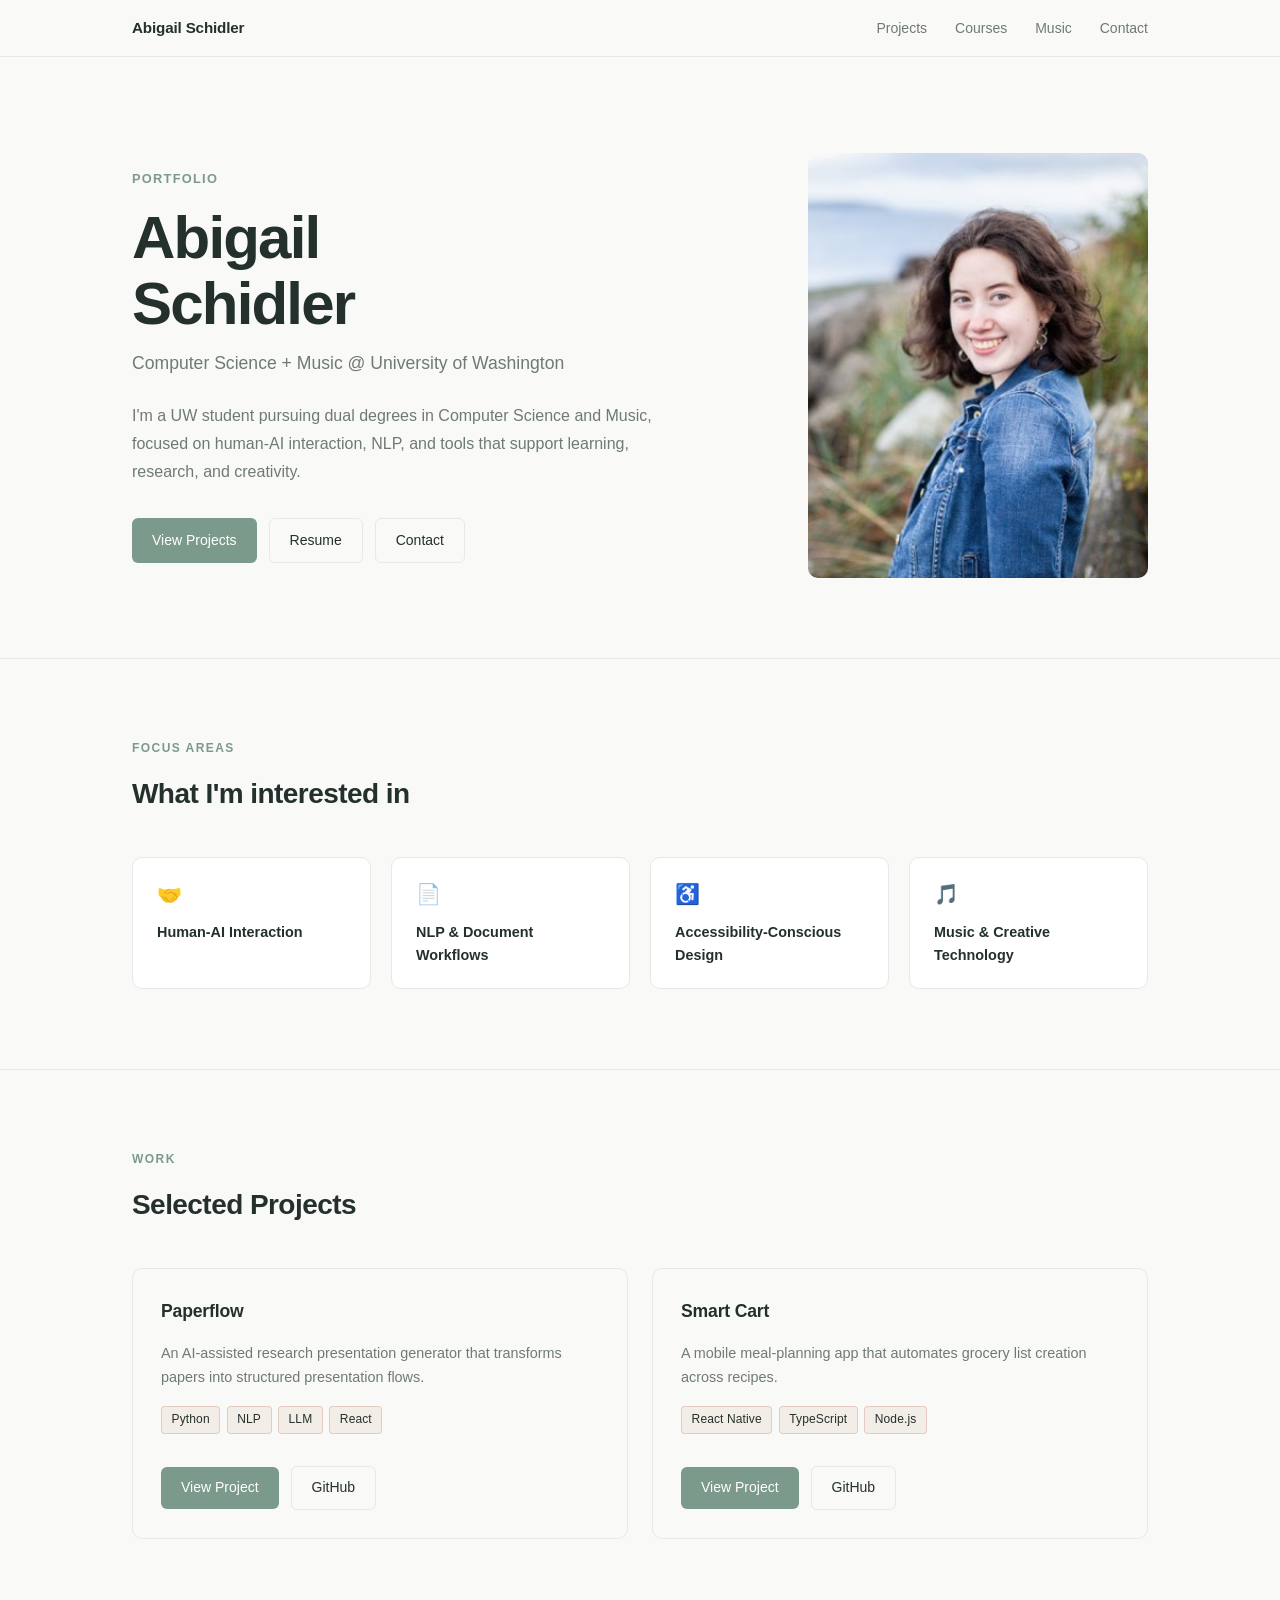
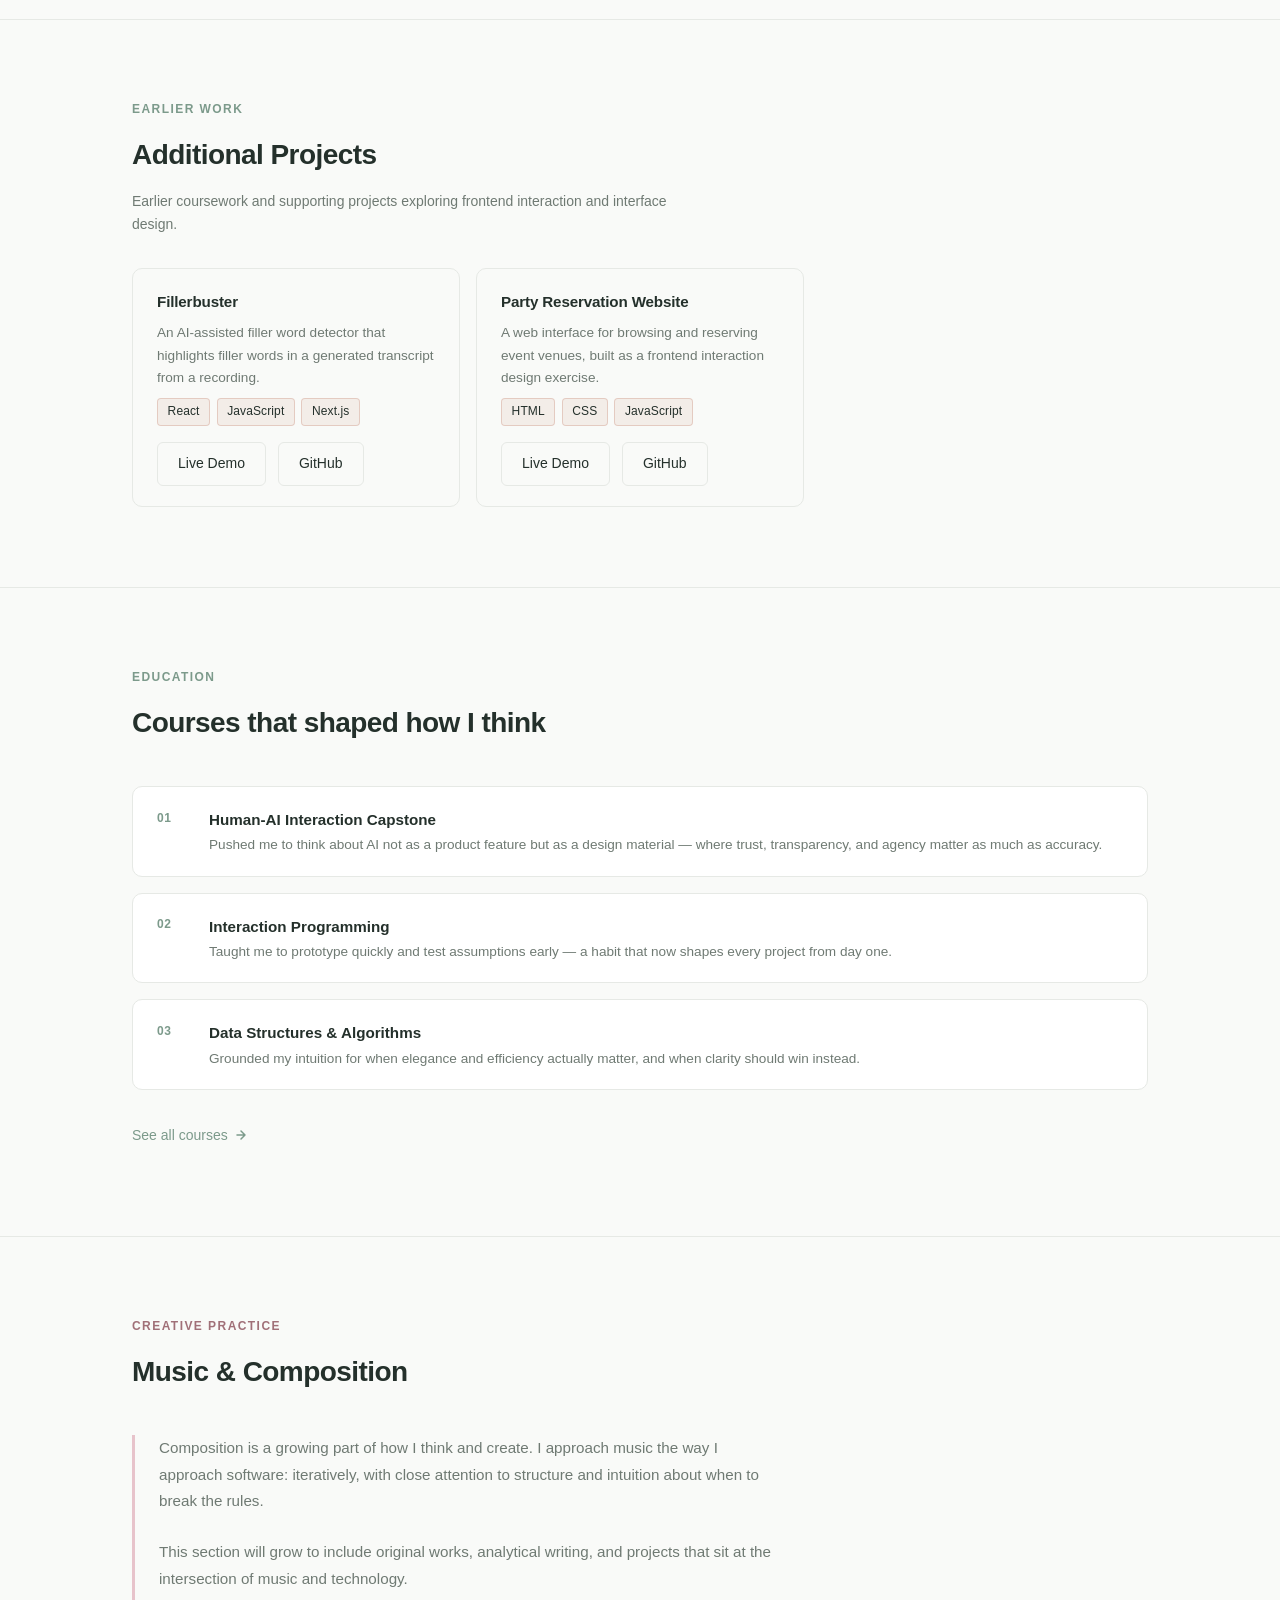
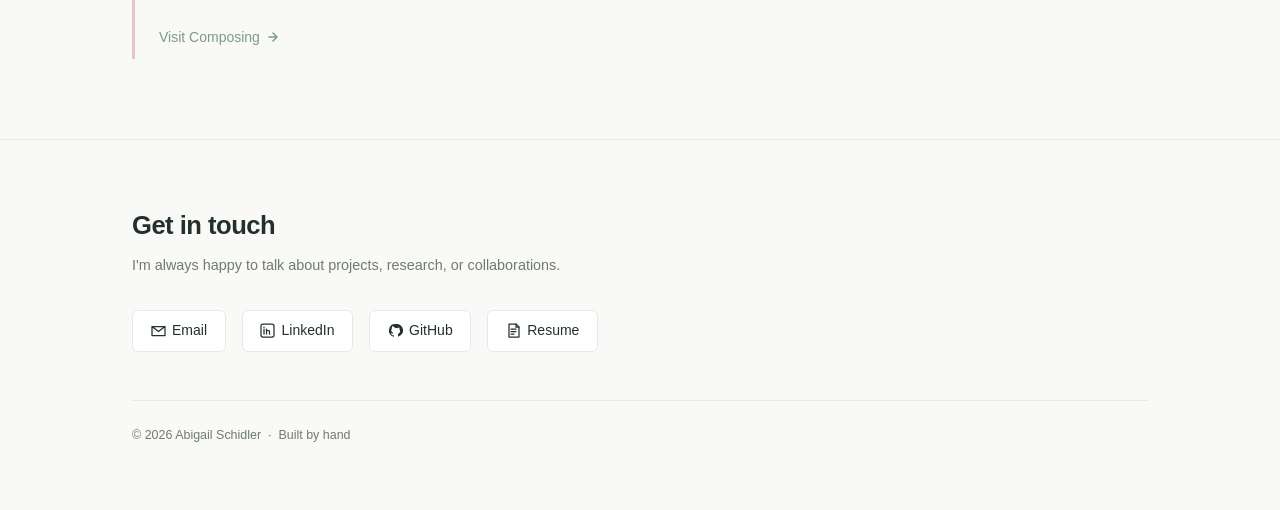
==== index.html @ fd702436 "added additional projects" ====
<!DOCTYPE html>
<html lang="en">
  <head>
    <meta charset="UTF-8" />
    <meta name="viewport" content="width=device-width, initial-scale=1.0" />
    <title>Abigail Schidler</title>
    <link rel="stylesheet" href="assets/css/styles.css" />
  </head>
  <body>

    <!-- ── Nav ───────────────────────────────────────────────── -->
    <nav aria-label="Primary navigation">
      <div class="nav-inner">
        <a href="index.html" class="nav-logo">Abigail Schidler</a>
        <ul class="nav-links">
          <li><a href="projects.html">Projects</a></li>
          <li><a href="courses.html">Courses</a></li>
          <li><a href="composing.html">Music</a></li>
          <li><a href="index.html#contact">Contact</a></li>
        </ul>
      </div>
    </nav>

    <!-- ── Hero ──────────────────────────────────────────────── -->
    <section id="hero">
      <div class="container">
        <div class="hero-grid">

          <div class="hero-text">
            <p class="hero-eyebrow">Portfolio</p>
            <h1 class="hero-name">Abigail<br>Schidler</h1>
            <p class="hero-role">Computer Science + Music @ University of Washington</p>
            <p class="hero-intro">
              I'm a UW student pursuing dual degrees in Computer Science and Music,
              focused on human-AI interaction, NLP, and tools that support learning,
              research, and creativity.
            </p>
            <div class="hero-actions">
              <a href="#projects" class="btn btn-primary">View Projects</a>
              <a href="resume.pdf" class="btn btn-outline" target="_blank" rel="noopener">Resume</a>
              <a href="#contact" class="btn btn-outline">Contact</a>
            </div>
          </div>

          <div class="hero-portrait">
            <img src="assets/images/profile.jpg" alt="Portrait of Abigail Schidler" />
          </div>

        </div>
      </div>
    </section>

    <!-- ── Interests ─────────────────────────────────────────── -->
    <section id="interests">
      <div class="container">
        <p class="section-label">Focus areas</p>
        <h2 class="section-title">What I'm interested in</h2>

        <div class="interests-grid">
          <div class="interest-card">
            <div class="interest-icon">🤝</div>
            <div class="interest-label">Human-AI Interaction</div>
          </div>
          <div class="interest-card">
            <div class="interest-icon">📄</div>
            <div class="interest-label">NLP &amp; Document Workflows</div>
          </div>
          <div class="interest-card">
            <div class="interest-icon">♿</div>
            <div class="interest-label">Accessibility-Conscious Design</div>
          </div>
          <div class="interest-card">
            <div class="interest-icon">🎵</div>
            <div class="interest-label">Music &amp; Creative Technology</div>
          </div>
        </div>
      </div>
    </section>

    <!-- ── Projects ──────────────────────────────────────────── -->
    <section id="projects">
      <div class="container">
        <p class="section-label">Work</p>
        <h2 class="section-title">Selected Projects</h2>

        <div class="projects-grid">

          <!-- Paperflow -->
          <article class="project-card">
            <div class="project-name">Paperflow</div>
            <p class="project-blurb">
              An AI-assisted research presentation generator that transforms
              papers into structured presentation flows.
            </p>
            <div class="tag-group">
              <span class="tag">Python</span>
              <span class="tag">NLP</span>
              <span class="tag">LLM</span>
              <span class="tag">React</span>
            </div>
            <div class="project-links">
              <a href="projects/paperflow.html" class="btn btn-primary">View Project</a>
              <a href="#" class="btn btn-outline">GitHub</a>
            </div>
          </article>

          <!-- Smart Cart -->
          <article class="project-card">
            <div class="project-name">Smart Cart</div>
            <p class="project-blurb">
              A mobile meal-planning app that automates grocery list creation
              across recipes.
            </p>
            <div class="tag-group">
              <span class="tag">React Native</span>
              <span class="tag">TypeScript</span>
              <span class="tag">Node.js</span>
            </div>
            <div class="project-links">
              <a href="projects/smart-cart.html" class="btn btn-primary">View Project</a>
              <a href="#" class="btn btn-outline">GitHub</a>
            </div>
          </article>

        </div>
      </div>
    </section>

    <!-- ── Additional Projects ───────────────────────────────── -->
    <section id="additional-projects">
      <div class="container">
        <p class="section-label">Earlier work</p>
        <h2 class="section-title">Additional Projects</h2>
        <p class="section-description">
          Earlier coursework and supporting projects exploring frontend
          interaction and interface design.
        </p>

        <div class="supporting-grid">

          <!-- Fillerbuster -->
          <article class="project-card project-card--supporting">
            <div class="project-name">Fillerbuster</div>
            <p class="project-blurb">
              An AI-assisted filler word detector that highlights filler
              words in a generated transcript from a recording.
            </p>
            <div class="tag-group">
              <span class="tag">React</span>
              <span class="tag">JavaScript</span>
              <span class="tag">Next.js</span>
            </div>
            <div class="project-links">
              <a href="#" class="btn btn-outline">Live Demo</a>
              <a href="#" class="btn btn-outline">GitHub</a>
            </div>
          </article>

          <!-- Party Reservation Website -->
          <article class="project-card project-card--supporting">
            <div class="project-name">Party Reservation Website</div>
            <p class="project-blurb">
              A web interface for browsing and reserving event venues, built as
              a frontend interaction design exercise.
            </p>
            <div class="tag-group">
              <span class="tag">HTML</span>
              <span class="tag">CSS</span>
              <span class="tag">JavaScript</span>
            </div>
            <div class="project-links">
              <a href="#" class="btn btn-outline">Live Demo</a>
              <a href="#" class="btn btn-outline">GitHub</a>
            </div>
          </article>

        </div>
      </div>
    </section>

    <!-- ── Courses ────────────────────────────────────────────── -->
    <section id="courses">
      <div class="container">
        <p class="section-label">Education</p>
        <h2 class="section-title">Courses that shaped how I think</h2>

        <div class="courses-list">

          <div class="course-item">
            <span class="course-num">01</span>
            <div>
              <div class="course-name">Human-AI Interaction Capstone</div>
              <p class="course-note">
                Pushed me to think about AI not as a product feature but as a
                design material — where trust, transparency, and agency matter as
                much as accuracy.
              </p>
            </div>
          </div>

          <div class="course-item">
            <span class="course-num">02</span>
            <div>
              <div class="course-name">Interaction Programming</div>
              <p class="course-note">
                Taught me to prototype quickly and test assumptions early —
                a habit that now shapes every project from day one.
              </p>
            </div>
          </div>

          <div class="course-item">
            <span class="course-num">03</span>
            <div>
              <div class="course-name">Data Structures &amp; Algorithms</div>
              <p class="course-note">
                Grounded my intuition for when elegance and efficiency actually
                matter, and when clarity should win instead.
              </p>
            </div>
          </div>

        </div>

        <a href="courses.html" class="btn btn-ghost">
          See all courses
          <svg width="14" height="14" viewBox="0 0 14 14" fill="none" aria-hidden="true">
            <path d="M3 7h8M7 3l4 4-4 4" stroke="currentColor" stroke-width="1.5"
                  stroke-linecap="round" stroke-linejoin="round"/>
          </svg>
        </a>
      </div>
    </section>

    <!-- ── Music ─────────────────────────────────────────────── -->
    <section id="music">
      <div class="container">
        <p class="section-label">Creative practice</p>
        <h2 class="section-title">Music &amp; Composition</h2>

        <div class="music-inner">
          <p>
            Composition is a growing part of how I think and create. I approach
            music the way I approach software: iteratively, with close attention
            to structure and intuition about when to break the rules.
          </p>
          <p>
            This section will grow to include original works, analytical
            writing, and projects that sit at the intersection of music and
            technology.
          </p>
          <a href="composing.html" class="btn btn-ghost">
            Visit Composing
            <svg width="14" height="14" viewBox="0 0 14 14" fill="none" aria-hidden="true">
              <path d="M3 7h8M7 3l4 4-4 4" stroke="currentColor" stroke-width="1.5"
                    stroke-linecap="round" stroke-linejoin="round"/>
            </svg>
          </a>
        </div>
      </div>
    </section>

    <!-- ── Footer / Contact ──────────────────────────────────── -->
    <footer id="contact">
      <div class="footer-inner">
        <h2 class="footer-heading">Get in touch</h2>
        <p class="footer-sub">
          I'm always happy to talk about projects, research, or collaborations.
        </p>

        <div class="footer-links">
          <a href="mailto:abigailschidler15@gmail.com" class="footer-link">
            <svg width="15" height="15" viewBox="0 0 15 15" fill="none" aria-hidden="true">
              <path d="M1 3.5h13v9H1v-9zM1 3.5l6.5 5L14 3.5"
                    stroke="currentColor" stroke-width="1.25"
                    stroke-linecap="round" stroke-linejoin="round"/>
            </svg>
            Email
          </a>
          <a href="https://linkedin.com/in/abigail-schidler" class="footer-link"
             target="_blank" rel="noopener">
            <svg width="15" height="15" viewBox="0 0 15 15" fill="none" aria-hidden="true">
              <rect x="1" y="1" width="13" height="13" rx="2"
                    stroke="currentColor" stroke-width="1.25"/>
              <path d="M4 6v5M4 4v.5M6.5 11V8.5c0-1.5 3-1.5 3 0V11M6.5 6v5"
                    stroke="currentColor" stroke-width="1.25"
                    stroke-linecap="round" stroke-linejoin="round"/>
            </svg>
            LinkedIn
          </a>
          <a href="https://github.com/AbigailSchidler" class="footer-link"
             target="_blank" rel="noopener">
            <svg width="15" height="15" viewBox="0 0 15 15" fill="none" aria-hidden="true">
              <path d="M7.5 1a6.5 6.5 0 0 0-2.055 12.666c.325.06.444-.141.444-.313
                       0-.154-.006-.563-.009-1.106-1.808.393-2.19-.872-2.19-.872
                       -.296-.751-.722-.951-.722-.951-.59-.403.044-.395.044-.395
                       .652.046 1.004.67 1.004.67.585.1 1.005-.413 1.226-.63
                       a1.4 1.4 0 0 1 .373-.24c-.38-.066-.78-.19-1.115-.38
                       a2.65 2.65 0 0 1-1.228-2.319c0-.78.28-1.418.737-1.919
                       a2.576 2.576 0 0 1 .07-1.89s.6-.192 1.967.733A6.843 6.843 0 0 1 7.5 4.9
                       c.608.003 1.22.082 1.793.24 1.365-.926 1.965-.733 1.965-.733
                       a2.57 2.57 0 0 1 .07 1.89c.458.5.736 1.138.736 1.919
                       a2.651 2.651 0 0 1-1.227 2.32c-.336.19-.736.313-1.116.38
                       .186.16.353.477.353.96 0 .695-.006 1.254-.006 1.425
                       0 .173.118.376.447.312A6.5 6.5 0 0 0 7.5 1z"
                    fill="currentColor"/>
            </svg>
            GitHub
          </a>
          <a href="resume.pdf" class="footer-link" target="_blank" rel="noopener">
            <svg width="15" height="15" viewBox="0 0 15 15" fill="none" aria-hidden="true">
              <path d="M3 1h7l3 3v10H3V1z" stroke="currentColor" stroke-width="1.25"
                    stroke-linejoin="round"/>
              <path d="M10 1v3h3M5 6h5M5 8.5h5M5 11h3"
                    stroke="currentColor" stroke-width="1.25"
                    stroke-linecap="round"/>
            </svg>
            Resume
          </a>
        </div>

        <p class="footer-credit">
          &copy; 2026 Abigail Schidler &nbsp;&middot;&nbsp; Built by hand
        </p>
      </div>
    </footer>

  </body>
</html>
---- assets/css/styles.css ----
/* ==========================================================================
   Abigail Schidler — Portfolio
   styles.css
   ==========================================================================

   Table of contents
   1.  Variables
   2.  Reset & base
   3.  Typography
   4.  Layout
   5.  Navigation
   6.  Buttons
   7.  Tags
   8.  Hero
   9.  Interests
   10. Projects
   11. Courses
   12. Music
   13. Page hero (inner pages)
   14. Footer
   15. Responsive
   ========================================================================== */


/* ==========================================================================
   1. Variables
   ========================================================================== */

:root {
  /* ── Core palette ────────────────────────────────────────── */
  --color-bg:             #f9faf8;   /* warm off-white */
  --color-surface:        #ffffff;   /* card/panel white */
  --color-text:           #24302b;   /* deep forest green-black */
  --color-muted:          #6f7a73;   /* muted sage grey */
  --color-border:         #e6e9e5;   /* soft warm-grey border */

  --color-accent:         #7c9a8b;   /* sage green — primary accent */
  --color-accent-hover:   #5f7f72;   /* darker sage — hover states */

  --color-accent-warm:    #c17c66;   /* terracotta — tags, warm highlights */
  --color-accent-blossom: #e7c3cb;   /* cherry blossom — music section */
  --color-accent-water:   #8faec2;   /* soft blue — project glow, water tones */

  /* ── Derived fills (alpha tints — not new colors) ────────── */
  --color-accent-tint:    rgba(124, 154, 139, 0.10); /* sage tint */
  --color-warm-tint:      rgba(193, 124, 102, 0.10); /* terracotta tint */

  /* ── Layout ──────────────────────────────────────────────── */
  --radius: 10px;
  --max-w:  1080px;
  --gap:    2rem;
}


/* ==========================================================================
   2. Reset & base
   ========================================================================== */

*, *::before, *::after {
  box-sizing: border-box;
  margin: 0;
  padding: 0;
}

html {
  scroll-behavior: smooth;
}

body {
  font-family: -apple-system, BlinkMacSystemFont, "Segoe UI", Helvetica, Arial, sans-serif;
  background: var(--color-bg);
  color: var(--color-text);
  line-height: 1.65;
  font-size: 16px;
  -webkit-font-smoothing: antialiased;
}

img {
  max-width: 100%;
  display: block;
}


/* ==========================================================================
   3. Typography
   ========================================================================== */

a {
  color: var(--color-accent);
  text-decoration: none;
  transition: opacity 0.15s ease;
}

a:hover {
  opacity: 0.7;
}

h1, h2, h3 {
  letter-spacing: -0.02em;
}


/* ==========================================================================
   4. Layout
   ========================================================================== */

.container {
  max-width: var(--max-w);
  margin: 0 auto;
  padding: 0 2rem;
}

section {
  padding: 5rem 0;
}

section + section {
  border-top: 1px solid var(--color-border);
}

.section-label {
  font-size: 0.75rem;
  font-weight: 600;
  letter-spacing: 0.12em;
  text-transform: uppercase;
  color: var(--color-accent);
  margin-bottom: 0.75rem;
}

h2.section-title {
  font-size: 1.75rem;
  font-weight: 700;
  color: var(--color-text);
  margin-bottom: 2.5rem;
}


/* ==========================================================================
   5. Navigation
   ========================================================================== */

nav {
  position: sticky;
  top: 0;
  z-index: 100;
  /* matches --color-bg at 88% opacity */
  background: rgba(249, 250, 248, 0.88);
  backdrop-filter: blur(12px);
  -webkit-backdrop-filter: blur(12px);
  border-bottom: 1px solid var(--color-border);
}

.nav-inner {
  max-width: var(--max-w);
  margin: 0 auto;
  padding: 0 2rem;
  height: 56px;
  display: flex;
  align-items: center;
  justify-content: space-between;
}

.nav-logo {
  font-size: 0.95rem;
  font-weight: 600;
  color: var(--color-text);
  letter-spacing: -0.01em;
  text-decoration: none;
}

.nav-logo:hover {
  opacity: 0.7;
}

.nav-links {
  display: flex;
  gap: 1.75rem;
  list-style: none;
}

.nav-links a {
  font-size: 0.875rem;
  color: var(--color-muted);
  text-decoration: none;
  transition: color 0.15s ease;
}

.nav-links a:hover {
  color: var(--color-text);
  opacity: 1;
}

.nav-links a[aria-current="page"] {
  color: var(--color-text);
  font-weight: 500;
}


/* ==========================================================================
   6. Buttons
   ========================================================================== */

.btn {
  display: inline-flex;
  align-items: center;
  gap: 0.4rem;
  padding: 0.6rem 1.25rem;
  border-radius: 6px;
  font-size: 0.875rem;
  font-weight: 500;
  text-decoration: none;
  transition: background 0.15s ease, color 0.15s ease, box-shadow 0.15s ease;
  cursor: pointer;
  border: none;
}

.btn-primary {
  background: var(--color-accent);
  color: #fff;
}

.btn-primary:hover {
  background: var(--color-accent-hover);
  opacity: 1;
  box-shadow: 0 2px 8px rgba(124, 154, 139, 0.30);
}

.btn-outline {
  background: transparent;
  color: var(--color-text);
  border: 1px solid var(--color-border);
}

.btn-outline:hover {
  background: var(--color-surface);
  opacity: 1;
}

.btn-ghost {
  background: transparent;
  color: var(--color-accent);
  padding-left: 0;
  padding-right: 0;
}

.btn-ghost:hover {
  opacity: 0.65;
}


/* ==========================================================================
   7. Tags
   ========================================================================== */

/*
 * Warm tint fill + terracotta outline.
 * Text stays in --color-text for accessibility (#c17c66 alone is ~3:1 on
 * white — insufficient for 12px text). Warm colour reads through the border.
 */
.tag {
  display: inline-block;
  padding: 0.2rem 0.6rem;
  background: var(--color-warm-tint);
  color: var(--color-text);
  border: 1px solid rgba(193, 124, 102, 0.30);
  border-radius: 4px;
  font-size: 0.75rem;
  font-weight: 500;
  letter-spacing: 0.01em;
}

.tag-group {
  display: flex;
  flex-wrap: wrap;
  gap: 0.4rem;
  margin-bottom: 1rem;
}


/* ==========================================================================
   8. Hero (homepage)
   ========================================================================== */

#hero {
  padding: 6rem 0 5rem;
  border-top: none;
}

.hero-grid {
  display: grid;
  grid-template-columns: 1fr 340px;
  gap: 4rem;
  align-items: center;
}

.hero-eyebrow {
  font-size: 0.8rem;
  font-weight: 600;
  letter-spacing: 0.1em;
  text-transform: uppercase;
  color: var(--color-accent);
  margin-bottom: 1rem;
}

.hero-name {
  font-size: clamp(2.5rem, 5vw, 3.75rem);
  font-weight: 800;
  letter-spacing: -0.03em;
  line-height: 1.1;
  color: var(--color-text);
  margin-bottom: 0.75rem;
}

.hero-role {
  font-size: 1.1rem;
  color: var(--color-muted);
  font-weight: 400;
  margin-bottom: 1.5rem;
}

.hero-intro {
  font-size: 1rem;
  color: var(--color-muted);
  max-width: 520px;
  line-height: 1.75;
  margin-bottom: 2rem;
}

.hero-actions {
  display: flex;
  flex-wrap: wrap;
  gap: 0.75rem;
}

.hero-portrait img {
  width: 100%;
  aspect-ratio: 4 / 5;
  object-fit: cover;
  object-position: center top;
  border-radius: var(--radius);
  filter: grayscale(8%);
}


/* ==========================================================================
   9. Interests
   ========================================================================== */

.interests-grid {
  display: grid;
  grid-template-columns: repeat(auto-fit, minmax(200px, 1fr));
  gap: 1.25rem;
}

.interest-card {
  padding: 1.25rem 1.5rem;
  background: var(--color-surface);
  border: 1px solid var(--color-border);
  border-radius: var(--radius);
  transition: border-color 0.2s ease, transform 0.2s ease;
}

.interest-card:hover {
  border-color: var(--color-accent);
  transform: translateY(-2px);
}

.interest-icon {
  font-size: 1.25rem;
  margin-bottom: 0.6rem;
}

.interest-label {
  font-size: 0.9rem;
  font-weight: 600;
  color: var(--color-text);
}


/* ==========================================================================
   10. Projects
   ========================================================================== */

.projects-grid {
  display: grid;
  grid-template-columns: repeat(auto-fit, minmax(320px, 1fr));
  gap: 1.5rem;
}

.project-card {
  border: 1px solid var(--color-border);
  border-radius: var(--radius);
  padding: 1.75rem;
  display: flex;
  flex-direction: column;
  gap: 1rem;
  transition: border-color 0.2s ease, box-shadow 0.2s ease;
}

.project-card:hover {
  border-color: var(--color-accent);
  /* water-toned glow — cool and calm */
  box-shadow: 0 4px 20px rgba(143, 174, 194, 0.18);
}

.project-name {
  font-size: 1.1rem;
  font-weight: 700;
  color: var(--color-text);
  letter-spacing: -0.01em;
}

.project-blurb {
  font-size: 0.9rem;
  color: var(--color-muted);
  line-height: 1.65;
  flex: 1;
}

.project-links {
  display: flex;
  gap: 0.75rem;
  align-items: center;
  flex-wrap: wrap;
}

/* Project detail pages */
.project-detail {
  max-width: 720px;
}

.project-detail h1 {
  font-size: clamp(1.75rem, 4vw, 2.5rem);
  font-weight: 800;
  letter-spacing: -0.03em;
  margin-bottom: 0.5rem;
}

.project-detail .lead {
  font-size: 1.05rem;
  color: var(--color-muted);
  line-height: 1.75;
  margin-bottom: 1.5rem;
}

.project-detail .tag-group {
  margin-bottom: 1.75rem;
}

.project-screenshot {
  border: 1px solid var(--color-border);
  border-radius: var(--radius);
  overflow: hidden;
  margin: 2rem 0;
  background: var(--color-surface);
}

.project-screenshot img {
  width: 100%;
}

.screenshot-placeholder {
  height: 280px;
  display: flex;
  align-items: center;
  justify-content: center;
  color: var(--color-muted);
  font-size: 0.875rem;
}

.project-section {
  margin-top: 2.5rem;
}

.project-section h2 {
  font-size: 1.1rem;
  font-weight: 600;
  margin-bottom: 0.75rem;
}

.project-section p {
  font-size: 0.95rem;
  color: var(--color-muted);
  line-height: 1.75;
}


/* Additional / supporting projects
 * Smaller cards, lighter weight, simpler hover — signals secondary status
 * without hiding the work.
 */
.section-description {
  font-size: 0.875rem;
  color: var(--color-muted);
  max-width: 560px;
  line-height: 1.65;
  margin-top: -1.75rem;  /* pull up close to the h2 */
  margin-bottom: 2rem;
}

.supporting-grid {
  display: grid;
  grid-template-columns: repeat(auto-fill, minmax(260px, 1fr));
  gap: 1rem;
}

.project-card--supporting {
  border: 1px solid var(--color-border);
  border-radius: var(--radius);
  padding: 1.25rem 1.5rem;
  display: flex;
  flex-direction: column;
  gap: 0.5rem;
  /* no box-shadow on hover — keeps these visually quieter than featured cards */
  transition: border-color 0.15s ease;
}

.project-card--supporting:hover {
  border-color: var(--color-accent);
}

.project-card--supporting .project-name {
  font-size: 0.95rem;
}

.project-card--supporting .project-blurb {
  font-size: 0.85rem;
  flex: 1;
}

.project-card--supporting .tag-group {
  margin-bottom: 0;
}

.project-card--supporting .project-links {
  margin-top: auto;
  padding-top: 0.5rem;
}

/* Separator block used on the projects page between featured and additional */
.projects-secondary {
  margin-top: 4rem;
  padding-top: 3rem;
  border-top: 1px solid var(--color-border);
}


/* ==========================================================================
   11. Courses
   ========================================================================== */

.courses-list {
  display: flex;
  flex-direction: column;
  gap: 1rem;
  margin-bottom: 1.5rem;
}

.course-item {
  display: flex;
  gap: 1.25rem;
  padding: 1.25rem 1.5rem;
  background: var(--color-surface);
  border: 1px solid var(--color-border);
  border-radius: var(--radius);
  align-items: flex-start;
  transition: border-color 0.2s ease;
}

.course-item:hover {
  border-color: var(--color-accent);
}

.course-num {
  font-size: 0.75rem;
  font-weight: 700;
  color: var(--color-accent);
  letter-spacing: 0.05em;
  padding-top: 0.1rem;
  min-width: 2rem;
}

.course-name {
  font-size: 0.95rem;
  font-weight: 600;
  color: var(--color-text);
  margin-bottom: 0.2rem;
}

.course-note {
  font-size: 0.85rem;
  color: var(--color-muted);
  line-height: 1.5;
}


/* ==========================================================================
   12. Music
   ========================================================================== */

/*
 * Blossom accent is used here specifically — the section label takes the
 * blossom tone, and the content block gets a soft left border in blossom,
 * making this section feel distinct from the technical content above it.
 */
/*
 * The blossom variable (#e7c3cb) is too light for text. #a07078 is a
 * darkened derivation of that hue that clears WCAG AA at this size.
 */
#music .section-label {
  color: #a07078;
}

.music-inner {
  max-width: 640px;
  border-left: 3px solid var(--color-accent-blossom);
  padding-left: 1.5rem;
}

.music-inner p {
  font-size: 0.95rem;
  color: var(--color-muted);
  line-height: 1.75;
  margin-bottom: 1.5rem;
}


/* ==========================================================================
   13. Page hero (inner pages)
   ========================================================================== */

.page-hero {
  padding: 4rem 0 3rem;
  border-bottom: 1px solid var(--color-border);
}

.page-hero .breadcrumb {
  font-size: 0.8rem;
  color: var(--color-muted);
  margin-bottom: 1.25rem;
}

.page-hero .breadcrumb a {
  color: var(--color-muted);
}

.page-hero .breadcrumb a:hover {
  color: var(--color-accent);
  opacity: 1;
}

.page-hero h1 {
  font-size: clamp(1.75rem, 4vw, 2.75rem);
  font-weight: 800;
  letter-spacing: -0.03em;
  margin-bottom: 0.6rem;
}

.page-hero .page-intro {
  font-size: 1rem;
  color: var(--color-muted);
  max-width: 560px;
  line-height: 1.75;
}

.page-content {
  padding: 4rem 0;
}


/* ==========================================================================
   14. Footer
   ========================================================================== */

footer {
  padding: 4rem 0;
  border-top: 1px solid var(--color-border);
}

.footer-inner {
  max-width: var(--max-w);
  margin: 0 auto;
  padding: 0 2rem;
}

.footer-heading {
  font-size: 1.6rem;
  font-weight: 700;
  letter-spacing: -0.02em;
  margin-bottom: 0.5rem;
}

.footer-sub {
  font-size: 0.9rem;
  color: var(--color-muted);
  margin-bottom: 2rem;
}

.footer-links {
  display: flex;
  flex-wrap: wrap;
  gap: 1rem;
  margin-bottom: 3rem;
}

.footer-link {
  display: inline-flex;
  align-items: center;
  gap: 0.4rem;
  padding: 0.55rem 1.1rem;
  background: var(--color-surface);
  border: 1px solid var(--color-border);
  border-radius: 6px;
  font-size: 0.875rem;
  font-weight: 500;
  color: var(--color-text);
  text-decoration: none;
  transition: border-color 0.15s ease, background 0.15s ease;
}

.footer-link:hover {
  border-color: var(--color-accent);
  background: var(--color-accent-tint);
  color: var(--color-accent);
  opacity: 1;
}

.footer-credit {
  font-size: 0.78rem;
  color: var(--color-muted);
  border-top: 1px solid var(--color-border);
  padding-top: 1.5rem;
}


/* ==========================================================================
   15. Responsive
   ========================================================================== */

@media (max-width: 768px) {
  section {
    padding: 3.5rem 0;
  }

  .hero-grid {
    grid-template-columns: 1fr;
    gap: 2.5rem;
  }

  .hero-portrait {
    order: -1;
    max-width: 220px;
    margin: 0 auto;
  }

  .hero-portrait img {
    aspect-ratio: 1 / 1;
    object-position: center 15%;
  }

  .hero-text {
    text-align: center;
  }

  .hero-intro {
    max-width: 100%;
  }

  .hero-actions {
    justify-content: center;
  }

  .nav-links {
    display: none;
  }

  h2.section-title {
    font-size: 1.4rem;
  }

  .projects-grid {
    grid-template-columns: 1fr;
  }

  .supporting-grid {
    grid-template-columns: 1fr;
  }

  .interests-grid {
    grid-template-columns: 1fr 1fr;
  }

  .page-hero {
    padding: 2.5rem 0 2rem;
  }
}

@media (max-width: 480px) {
  .container {
    padding: 0 1.25rem;
  }

  .interests-grid {
    grid-template-columns: 1fr;
  }

  .footer-inner {
    padding: 0 1.25rem;
  }
}
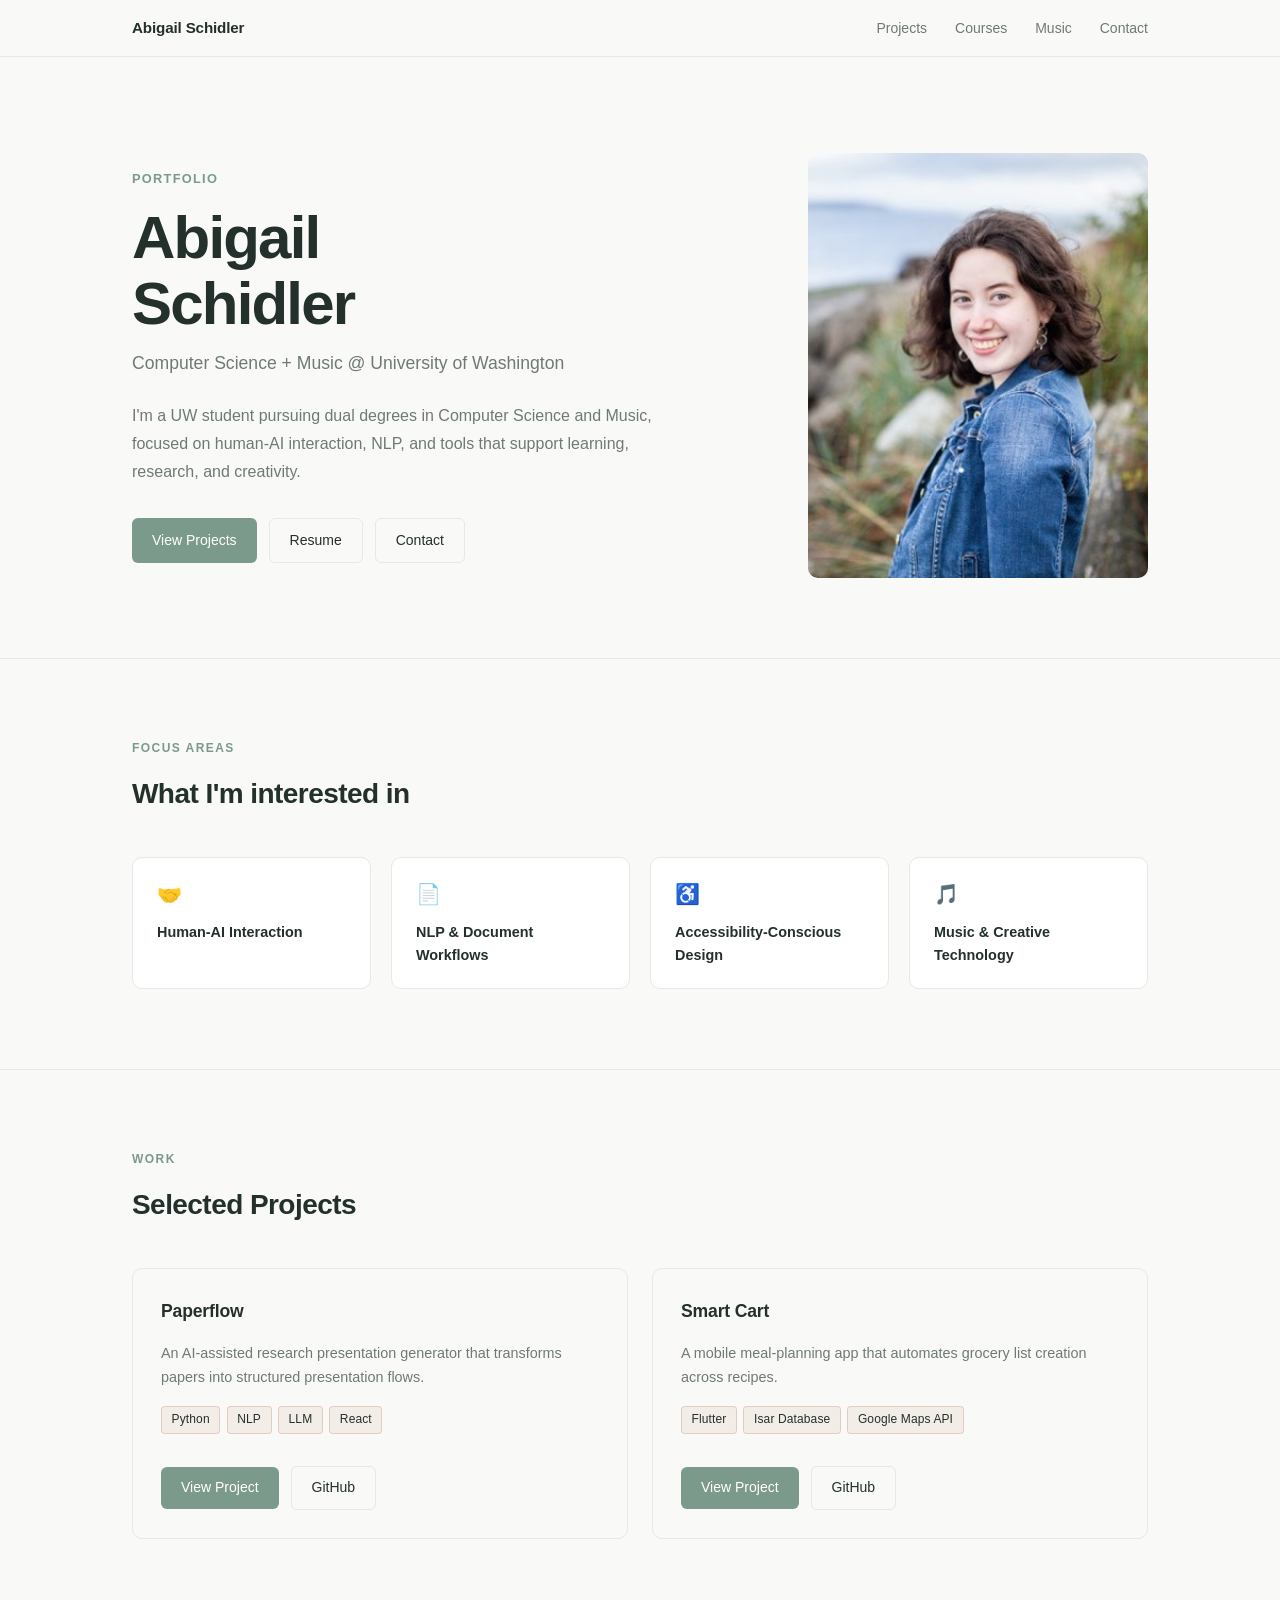
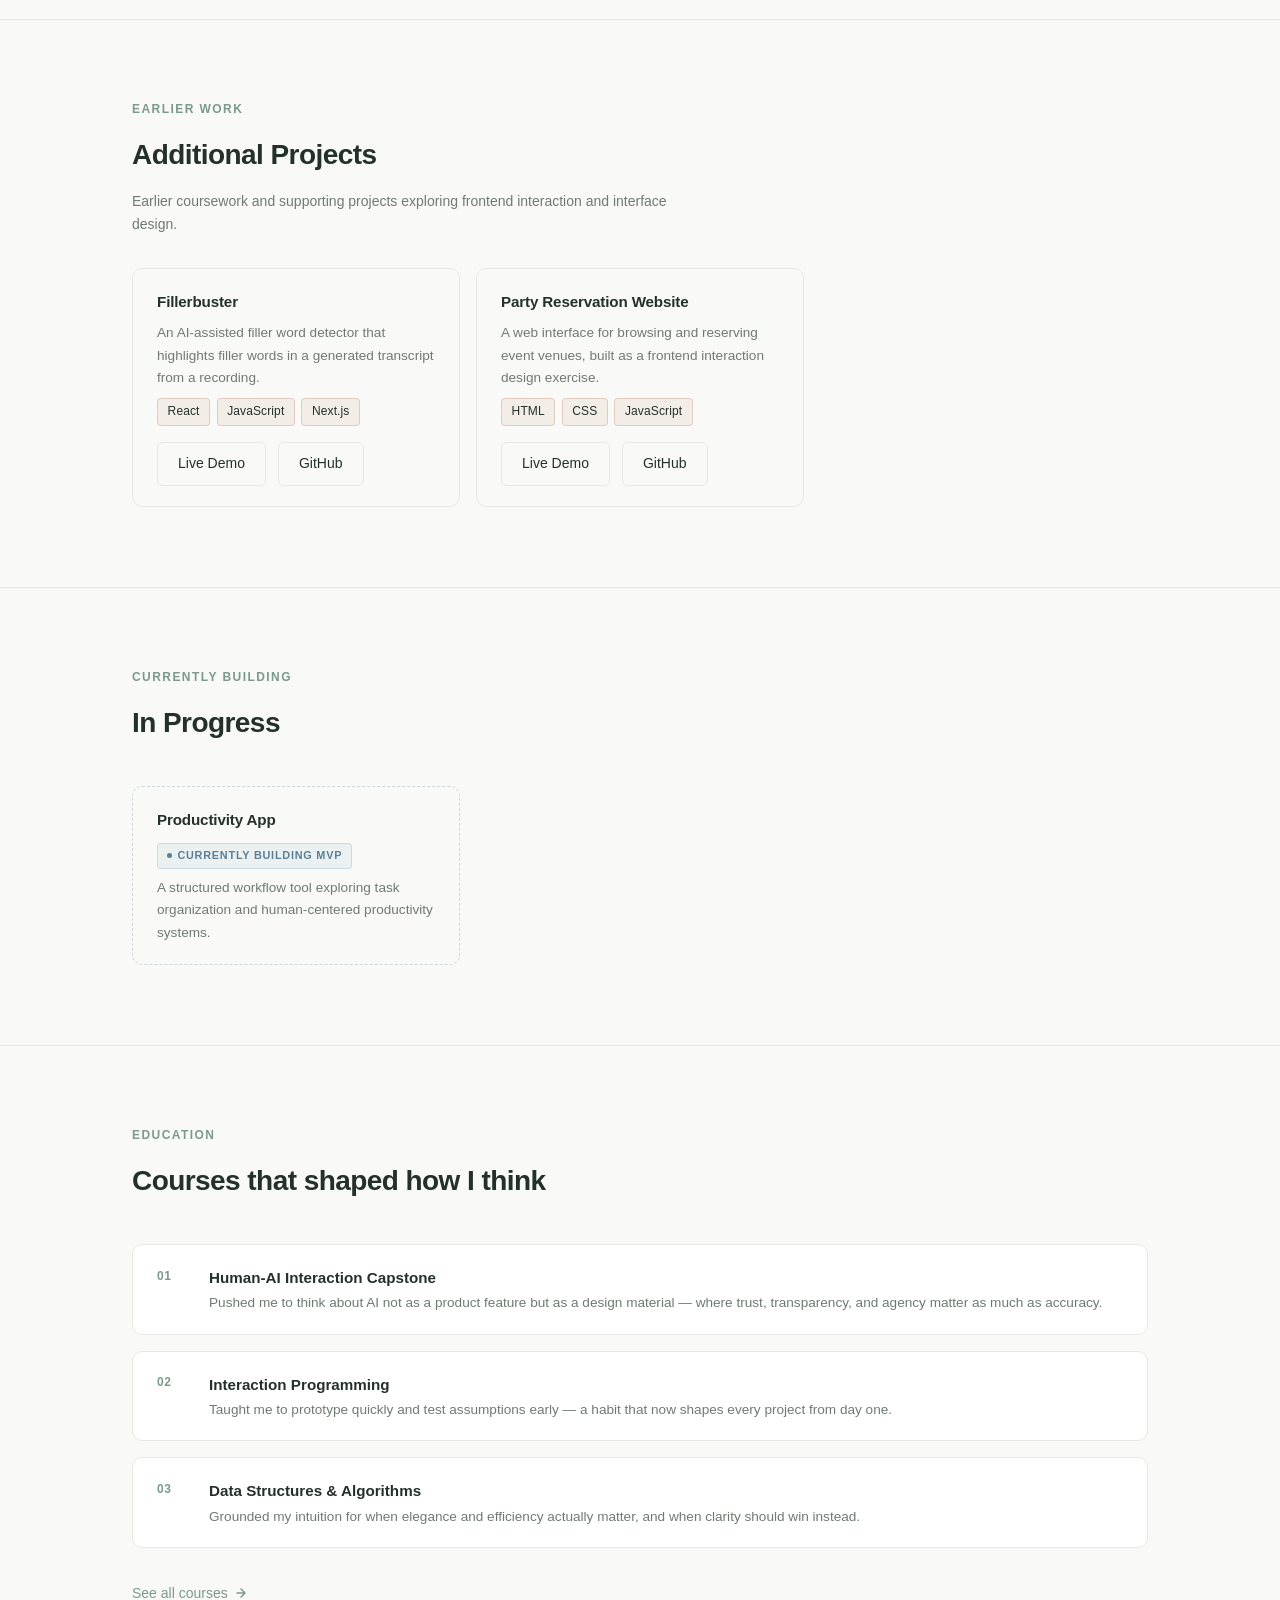
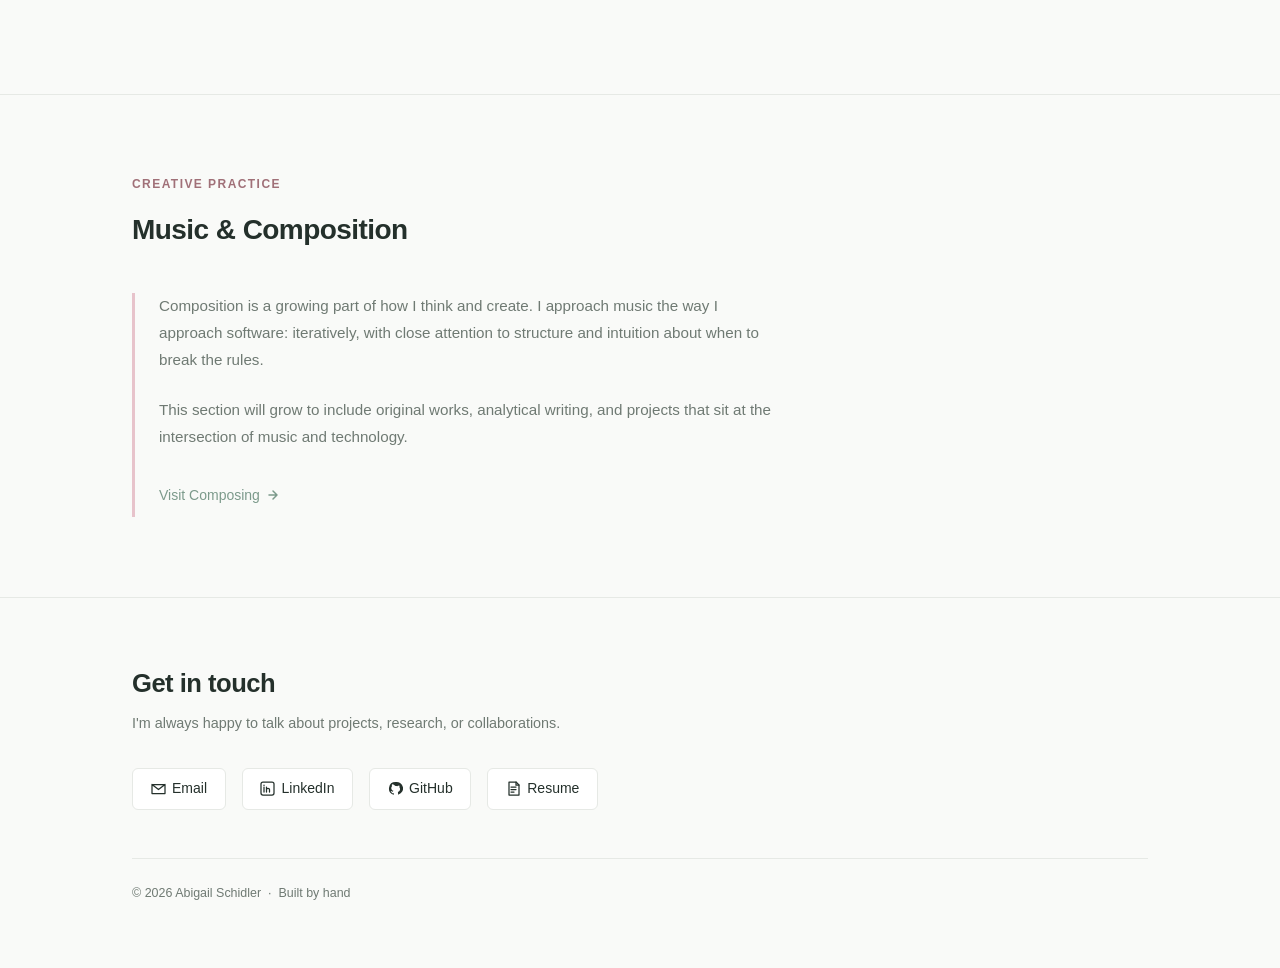
==== commit 5cec9357: "added an in progress section and updated skills for smart cart" ====
--- a/index.html
+++ b/index.html
@@ -112,9 +112,9 @@
               across recipes.
             </p>
             <div class="tag-group">
-              <span class="tag">React Native</span>
-              <span class="tag">TypeScript</span>
-              <span class="tag">Node.js</span>
+              <span class="tag">Flutter</span>
+              <span class="tag">Isar Database</span>
+              <span class="tag">Google Maps API</span>
             </div>
             <div class="project-links">
               <a href="projects/smart-cart.html" class="btn btn-primary">View Project</a>
@@ -172,6 +172,27 @@
               <a href="#" class="btn btn-outline">Live Demo</a>
               <a href="#" class="btn btn-outline">GitHub</a>
             </div>
+          </article>
+
+        </div>
+      </div>
+    </section>
+
+    <!-- ── In Progress ───────────────────────────────────────── -->
+    <section id="in-progress">
+      <div class="container">
+        <p class="section-label">Currently building</p>
+        <h2 class="section-title">In Progress</h2>
+
+        <div class="supporting-grid">
+
+          <article class="project-card project-card--supporting project-card--wip">
+            <div class="project-name">Productivity App</div>
+            <span class="badge-wip">Currently building MVP</span>
+            <p class="project-blurb">
+              A structured workflow tool exploring task organization and
+              human-centered productivity systems.
+            </p>
           </article>
 
         </div>
--- a/assets/css/styles.css
+++ b/assets/css/styles.css
@@ -544,6 +544,50 @@
   border-top: 1px solid var(--color-border);
 }
 
+/* In-progress badge
+ * Uses --color-accent-water tones. Text darkened to #5a7f96 for AA contrast
+ * on the light tinted background (~4.6:1 on white).
+ */
+.badge-wip {
+  display: inline-flex;
+  align-items: center;
+  gap: 0.35rem;
+  font-size: 0.68rem;
+  font-weight: 600;
+  letter-spacing: 0.07em;
+  text-transform: uppercase;
+  color: #5a7f96;
+  background: rgba(143, 174, 194, 0.12);
+  border: 1px solid rgba(143, 174, 194, 0.35);
+  border-radius: 4px;
+  padding: 0.2rem 0.55rem;
+  margin-top: 0.15rem;
+  width: fit-content;
+}
+
+.badge-wip::before {
+  content: '';
+  width: 5px;
+  height: 5px;
+  border-radius: 50%;
+  background: currentColor;
+  flex-shrink: 0;
+}
+
+/* In-progress card variant
+ * Inherits project-card--supporting sizing. Dashed border signals
+ * "work in progress" without any extra explanation needed.
+ */
+.project-card--wip {
+  border-style: dashed;
+  border-color: rgba(143, 174, 194, 0.45);
+}
+
+.project-card--wip:hover {
+  border-style: dashed;
+  border-color: var(--color-accent-water);
+}
+
 
 /* ==========================================================================
    11. Courses
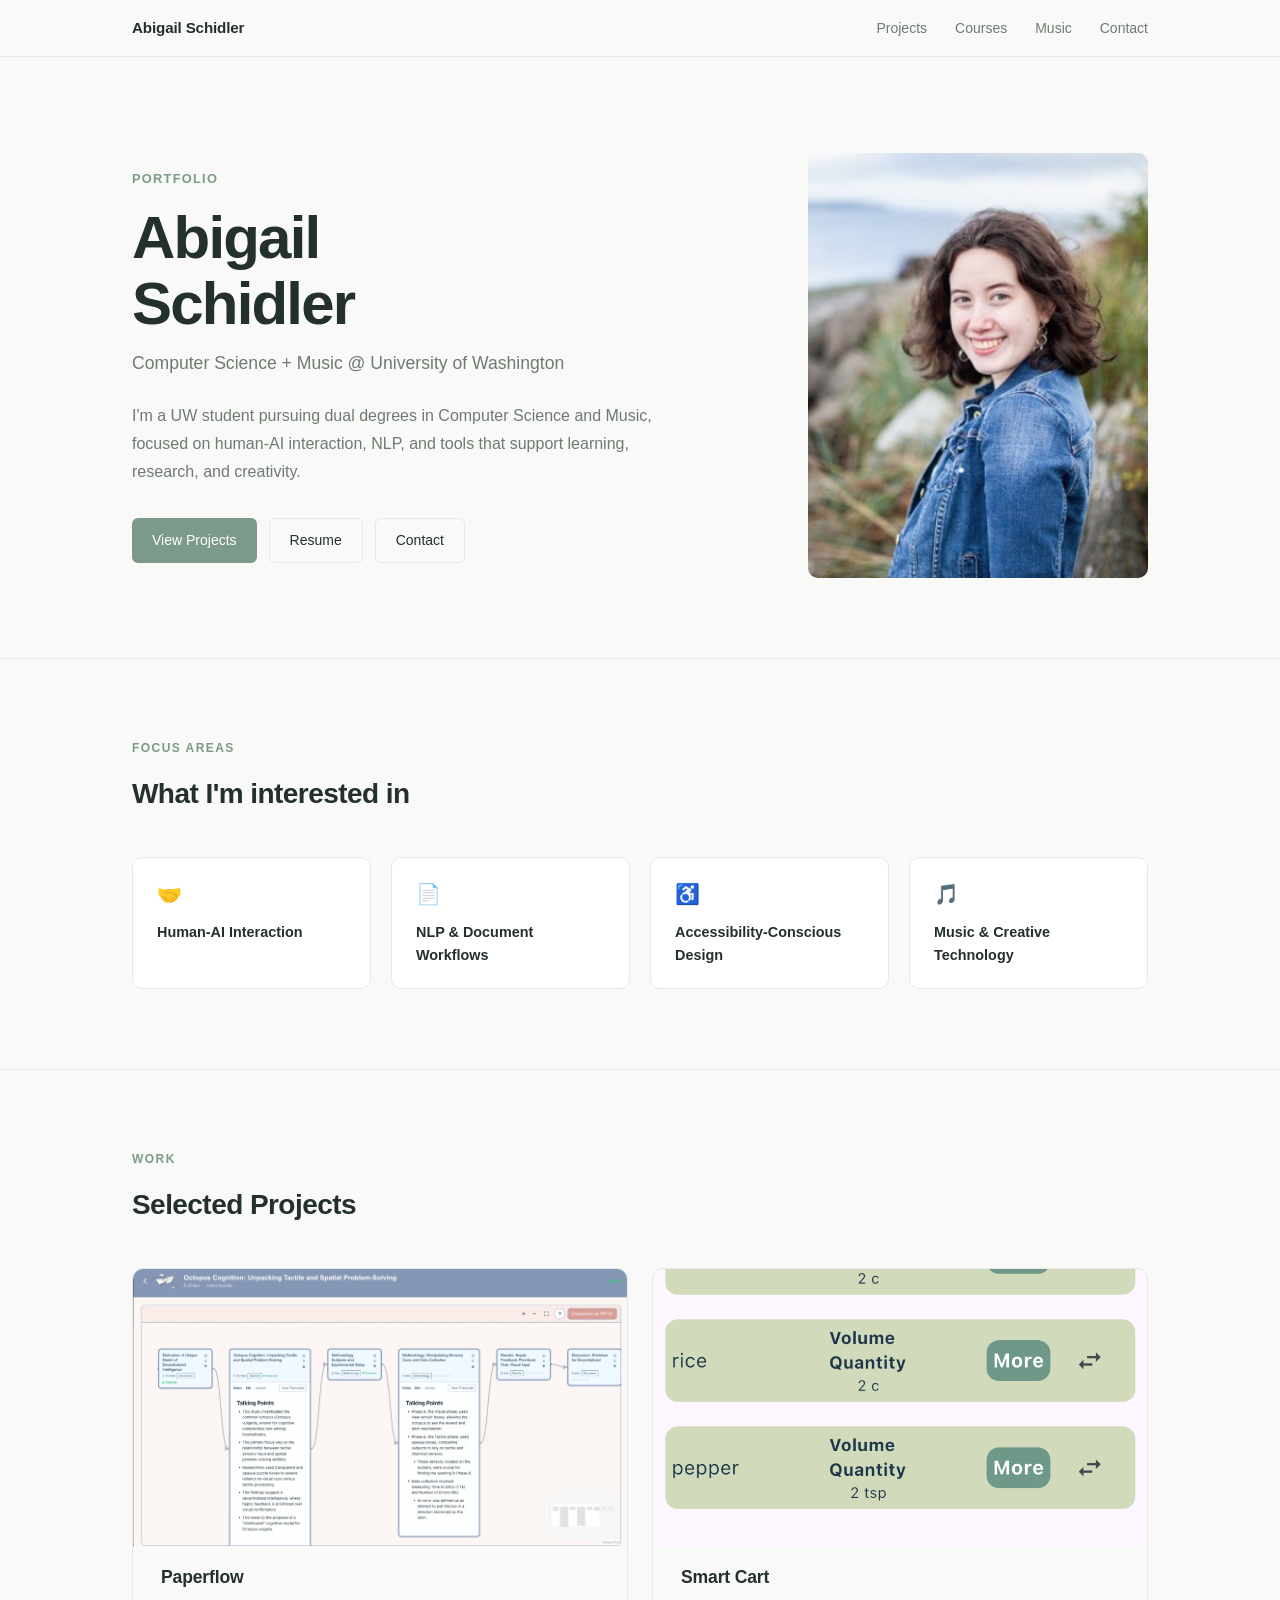
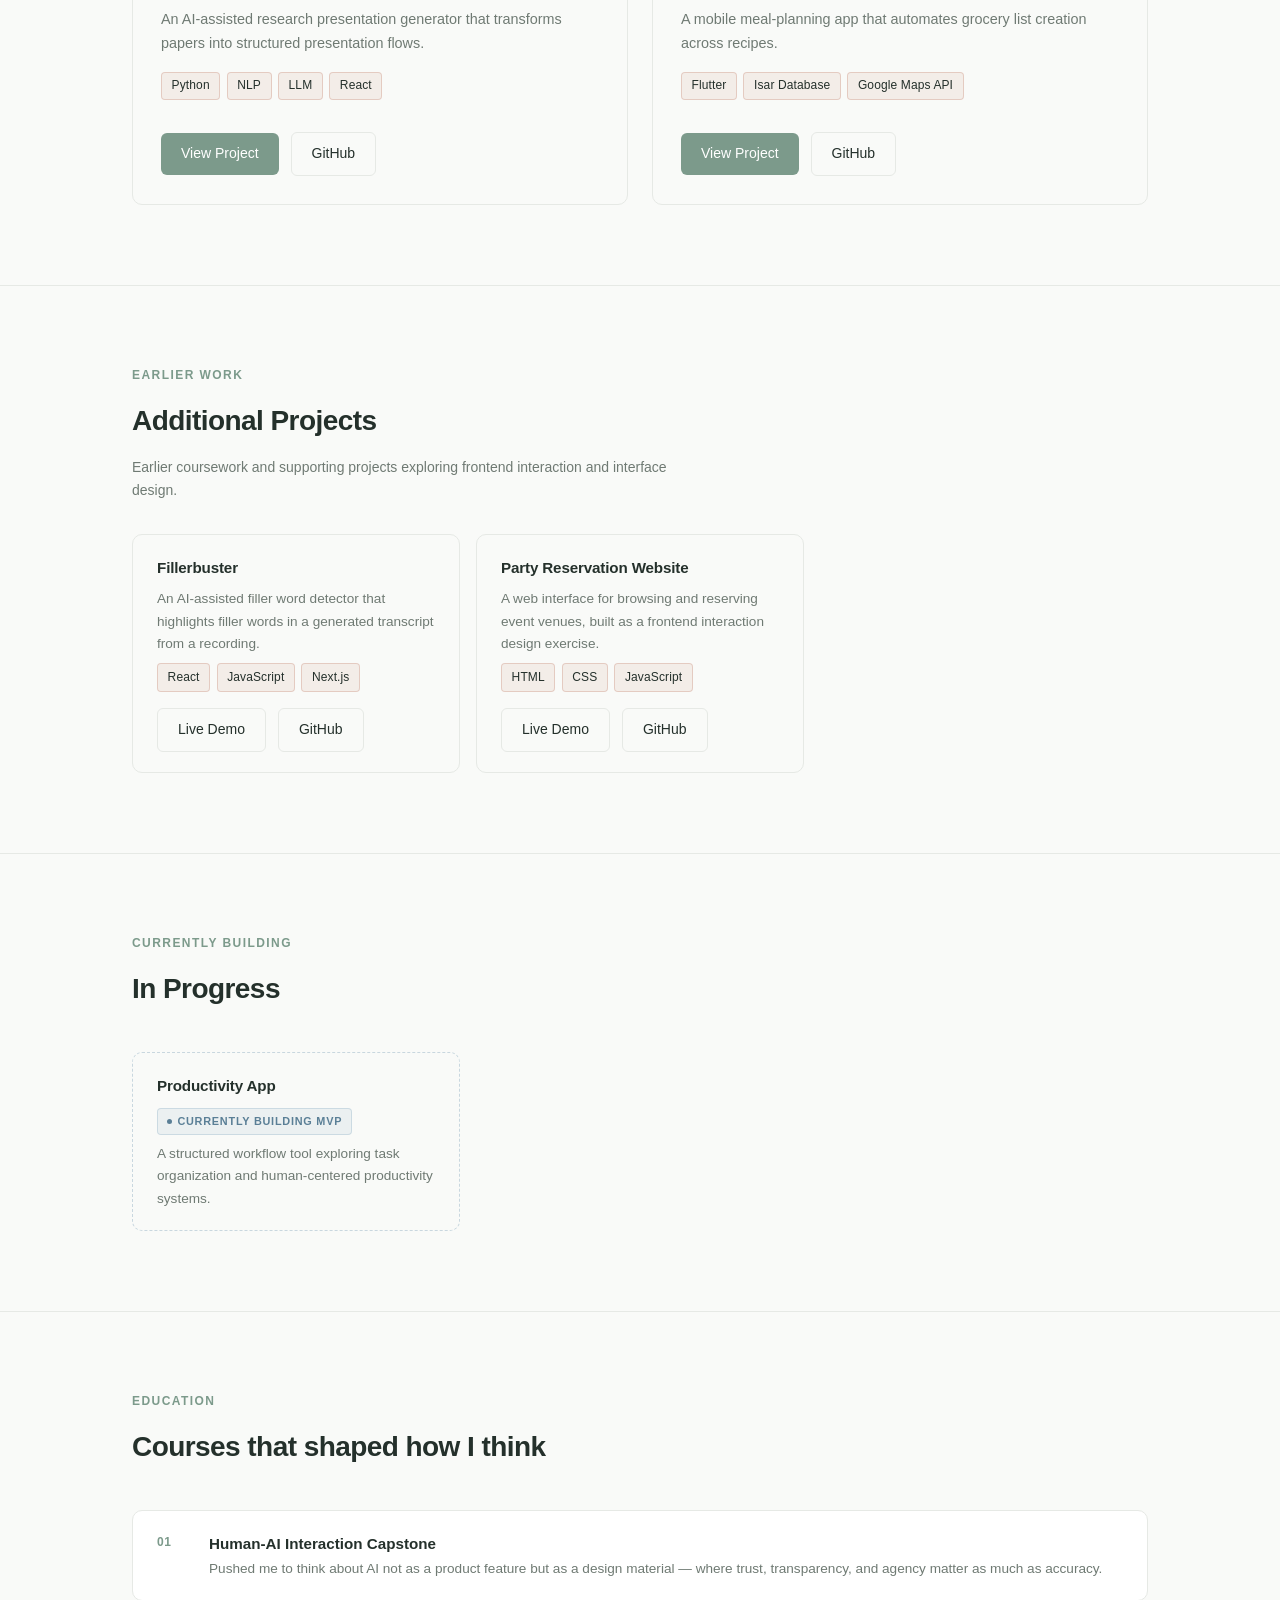
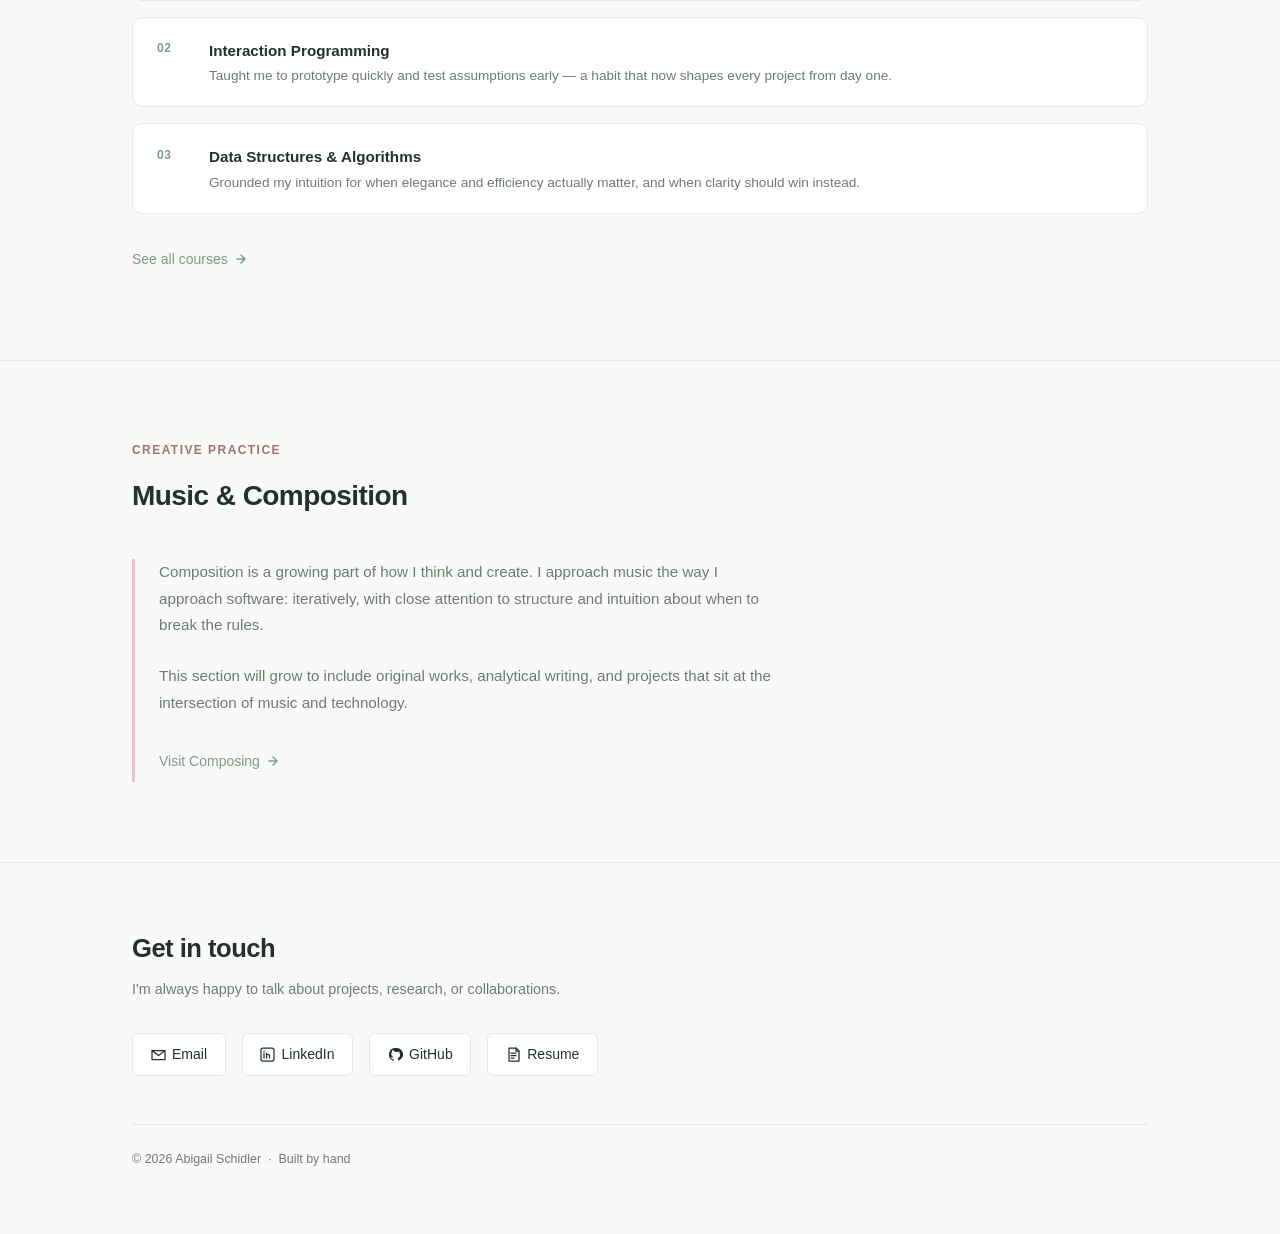
==== commit 70e36854: "added images to featured projects" ====
--- a/index.html
+++ b/index.html
@@ -87,6 +87,9 @@
 
           <!-- Paperflow -->
           <article class="project-card">
+            <div class="project-card__thumbnail">
+              <img src="assets/images/project-thumbnails/paperflow.png" alt="Paperflow screenshot" />
+            </div>
             <div class="project-name">Paperflow</div>
             <p class="project-blurb">
               An AI-assisted research presentation generator that transforms
@@ -100,12 +103,15 @@
             </div>
             <div class="project-links">
               <a href="projects/paperflow.html" class="btn btn-primary">View Project</a>
-              <a href="#" class="btn btn-outline">GitHub</a>
+              <a href="https://github.com/AbigailSchidler/Paper-Flow" class="btn btn-outline">GitHub</a>
             </div>
           </article>
 
           <!-- Smart Cart -->
           <article class="project-card">
+            <div class="project-card__thumbnail">
+              <img src="assets/images/project-thumbnails/smart-cart.png" alt="Smart Cart screenshot" />
+            </div>
             <div class="project-name">Smart Cart</div>
             <p class="project-blurb">
               A mobile meal-planning app that automates grocery list creation
@@ -118,7 +124,7 @@
             </div>
             <div class="project-links">
               <a href="projects/smart-cart.html" class="btn btn-primary">View Project</a>
-              <a href="#" class="btn btn-outline">GitHub</a>
+              <a href="https://github.com/AbigailSchidler/Smart-Cart" class="btn btn-outline">GitHub</a>
             </div>
           </article>
 
@@ -152,7 +158,7 @@
             </div>
             <div class="project-links">
               <a href="#" class="btn btn-outline">Live Demo</a>
-              <a href="#" class="btn btn-outline">GitHub</a>
+              <a href="https://github.com/AbigailSchidler/cse481-tech-lab" class="btn btn-outline">GitHub</a>
             </div>
           </article>
 
@@ -170,7 +176,7 @@
             </div>
             <div class="project-links">
               <a href="#" class="btn btn-outline">Live Demo</a>
-              <a href="#" class="btn btn-outline">GitHub</a>
+              <a href="https://github.com/AbigailSchidler/party-reservation" class="btn btn-outline">GitHub</a>
             </div>
           </article>
 
--- a/assets/css/styles.css
+++ b/assets/css/styles.css
@@ -466,6 +466,125 @@
   justify-content: center;
   color: var(--color-muted);
   font-size: 0.875rem;
+}
+
+/* Project card thumbnail */
+.project-card__thumbnail {
+  margin: -1.75rem -1.75rem 0;
+  border-radius: var(--radius) var(--radius) 0 0;
+  overflow: hidden;
+}
+
+.project-card__thumbnail img {
+  width: 100%;
+  aspect-ratio: 16 / 9;
+  object-fit: cover;
+  display: block;
+  transition: transform 0.3s ease;
+}
+
+.project-card:hover .project-card__thumbnail img {
+  transform: scale(1.03);
+}
+
+/* Screenshot gallery */
+.screenshot-gallery {
+  display: grid;
+  grid-template-columns: repeat(3, 1fr);
+  gap: 0.875rem;
+  margin-top: 1.25rem;
+}
+
+.gallery-item {
+  border: 1px solid var(--color-border);
+  border-radius: var(--radius);
+  overflow: hidden;
+  cursor: zoom-in;
+  display: block;
+  aspect-ratio: 16 / 9;
+  transition: border-color 0.2s ease, box-shadow 0.2s ease;
+}
+
+.gallery-item img {
+  width: 100%;
+  height: 100%;
+  object-fit: cover;
+  display: block;
+  transition: transform 0.2s ease;
+}
+
+.gallery-item:hover {
+  border-color: var(--color-accent);
+  box-shadow: 0 4px 20px rgba(143, 174, 194, 0.18);
+}
+
+.gallery-item:hover img {
+  transform: scale(1.03);
+}
+
+/* CSS-only lightbox via :target */
+.lightbox {
+  display: none;
+  position: fixed;
+  inset: 0;
+  z-index: 1000;
+  align-items: center;
+  justify-content: center;
+  padding: 1.5rem;
+}
+
+.lightbox:target {
+  display: flex;
+}
+
+.lightbox-backdrop {
+  position: absolute;
+  inset: 0;
+  background: rgba(36, 48, 43, 0.88);
+}
+
+.lightbox-frame {
+  position: relative;
+  z-index: 1;
+  max-width: min(90vw, 1080px);
+  max-height: 90vh;
+  border-radius: var(--radius);
+  overflow: hidden;
+  background: var(--color-surface);
+  box-shadow: 0 24px 64px rgba(0, 0, 0, 0.45);
+}
+
+.lightbox-frame img {
+  display: block;
+  width: 100%;
+  height: auto;
+  max-height: 88vh;
+  object-fit: contain;
+}
+
+.lightbox-close {
+  position: absolute;
+  top: 0.6rem;
+  right: 0.6rem;
+  z-index: 2;
+  width: 2rem;
+  height: 2rem;
+  background: var(--color-bg);
+  border: 1px solid var(--color-border);
+  border-radius: 50%;
+  display: flex;
+  align-items: center;
+  justify-content: center;
+  color: var(--color-text);
+  font-size: 1.1rem;
+  text-decoration: none;
+  line-height: 1;
+  transition: background 0.15s ease, border-color 0.15s ease;
+}
+
+.lightbox-close:hover {
+  background: var(--color-accent-tint);
+  border-color: var(--color-accent);
 }
 
 .project-section {
@@ -637,6 +756,137 @@
   line-height: 1.5;
 }
 
+/* Upcoming course variant
+ * Dashed border signals "not yet taken" — consistent with .project-card--wip.
+ * Course codes (e.g. 473) go in the .course-num slot in place of sequence numbers.
+ */
+.course-item--upcoming {
+  border-style: dashed;
+}
+
+.course-item--upcoming:hover {
+  border-color: var(--color-accent);
+}
+
+.course-item--upcoming .course-num {
+  color: var(--color-muted);
+  font-weight: 500;
+  opacity: 0.7;
+}
+
+.course-code {
+  font-weight: 400;
+  color: var(--color-muted);
+}
+
+
+/* Research paper subsection within a course-item
+ * Pure typographic hierarchy — no cards or borders so it doesn't
+ * compete visually with the course cards themselves.
+ */
+.course-papers {
+  margin-top: 1.1rem;
+  padding-top: 1rem;
+  border-top: 1px solid var(--color-border);
+}
+
+.course-papers-label {
+  font-size: 0.68rem;
+  font-weight: 600;
+  letter-spacing: 0.1em;
+  text-transform: uppercase;
+  color: var(--color-muted);
+  margin-bottom: 0.85rem;
+}
+
+.paper-entry + .paper-entry {
+  margin-top: 0.875rem;
+}
+
+.paper-title {
+  font-size: 0.85rem;
+  font-weight: 600;
+  color: var(--color-text);
+  line-height: 1.4;
+  margin-bottom: 0.1rem;
+}
+
+.paper-authors {
+  font-size: 0.75rem;
+  color: var(--color-muted);
+  font-style: italic;
+  margin-bottom: 0.3rem;
+}
+
+.paper-takeaway {
+  font-size: 0.825rem;
+  color: var(--color-muted);
+  line-height: 1.55;
+}
+
+/* Tooltip — CSS only, no JS
+ * Used inline within .paper-authors text.
+ * Positioned above the trigger word; fades in on hover.
+ */
+.tooltip {
+  position: relative;
+  display: inline;
+  cursor: default;
+  border-bottom: 1px dotted var(--color-muted);
+  color: var(--color-accent);
+}
+
+.tooltip .tooltip-text {
+  position: absolute;
+  bottom: 125%;
+  left: 50%;
+  transform: translateX(-50%);
+  white-space: nowrap;
+  background: var(--color-text);
+  color: var(--color-bg);
+  font-size: 0.72rem;
+  font-style: normal;
+  font-weight: 500;
+  letter-spacing: 0.01em;
+  padding: 0.3rem 0.65rem;
+  border-radius: 5px;
+  pointer-events: none;
+  opacity: 0;
+  transition: opacity 0.15s ease;
+  /* keep it above other content */
+  z-index: 10;
+}
+
+/* Small arrow pointing down toward the trigger word */
+.tooltip .tooltip-text::after {
+  content: '';
+  position: absolute;
+  top: 100%;
+  left: 50%;
+  transform: translateX(-50%);
+  border: 5px solid transparent;
+  border-top-color: var(--color-text);
+}
+
+.tooltip:hover .tooltip-text,
+.tooltip:focus-within .tooltip-text {
+  opacity: 1;
+}
+
+/* On narrow screens, anchor to the left edge instead of centering,
+ * so the tooltip can't overflow the viewport. */
+@media (max-width: 480px) {
+  .tooltip .tooltip-text {
+    left: 0;
+    transform: none;
+  }
+
+  .tooltip .tooltip-text::after {
+    left: 1rem;
+    transform: none;
+  }
+}
+
 
 /* ==========================================================================
    12. Music
@@ -781,6 +1031,12 @@
    15. Responsive
    ========================================================================== */
 
+@media (max-width: 640px) {
+  .screenshot-gallery {
+    grid-template-columns: 1fr;
+  }
+}
+
 @media (max-width: 768px) {
   section {
     padding: 3.5rem 0;
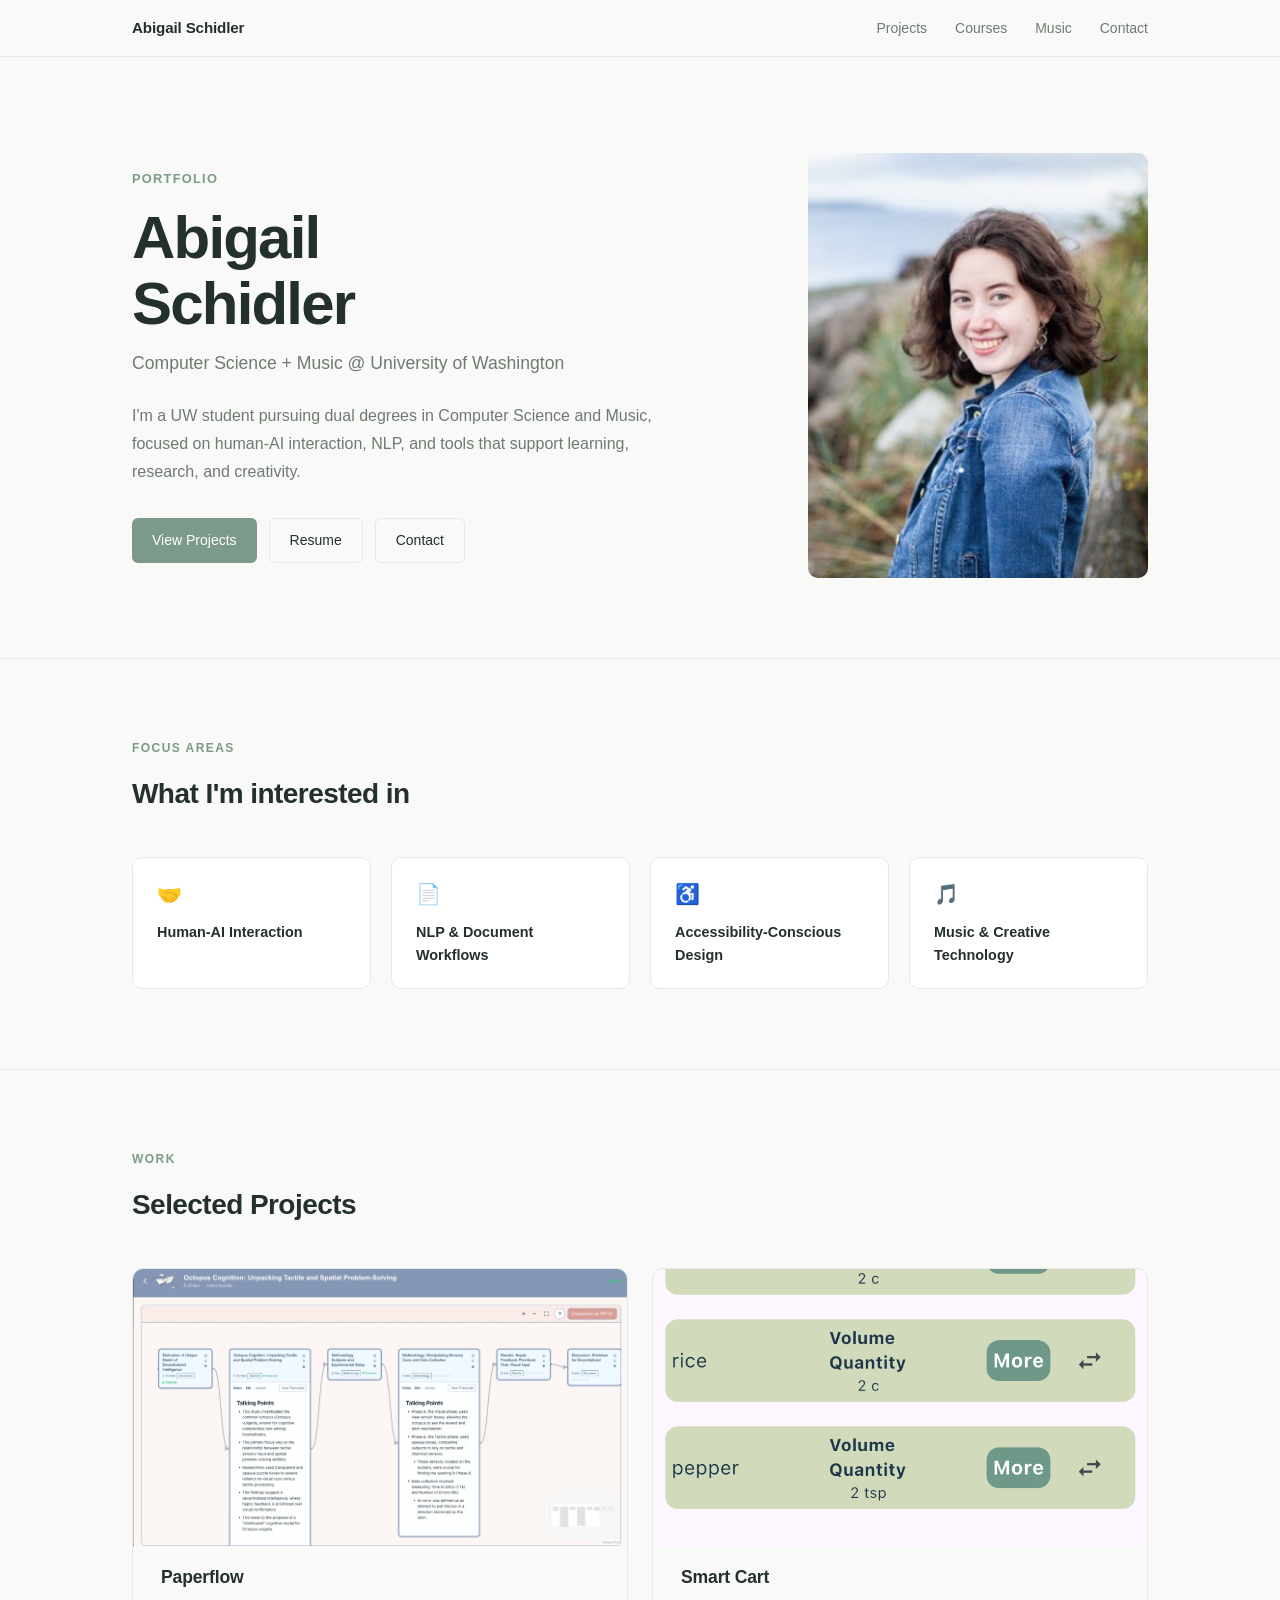
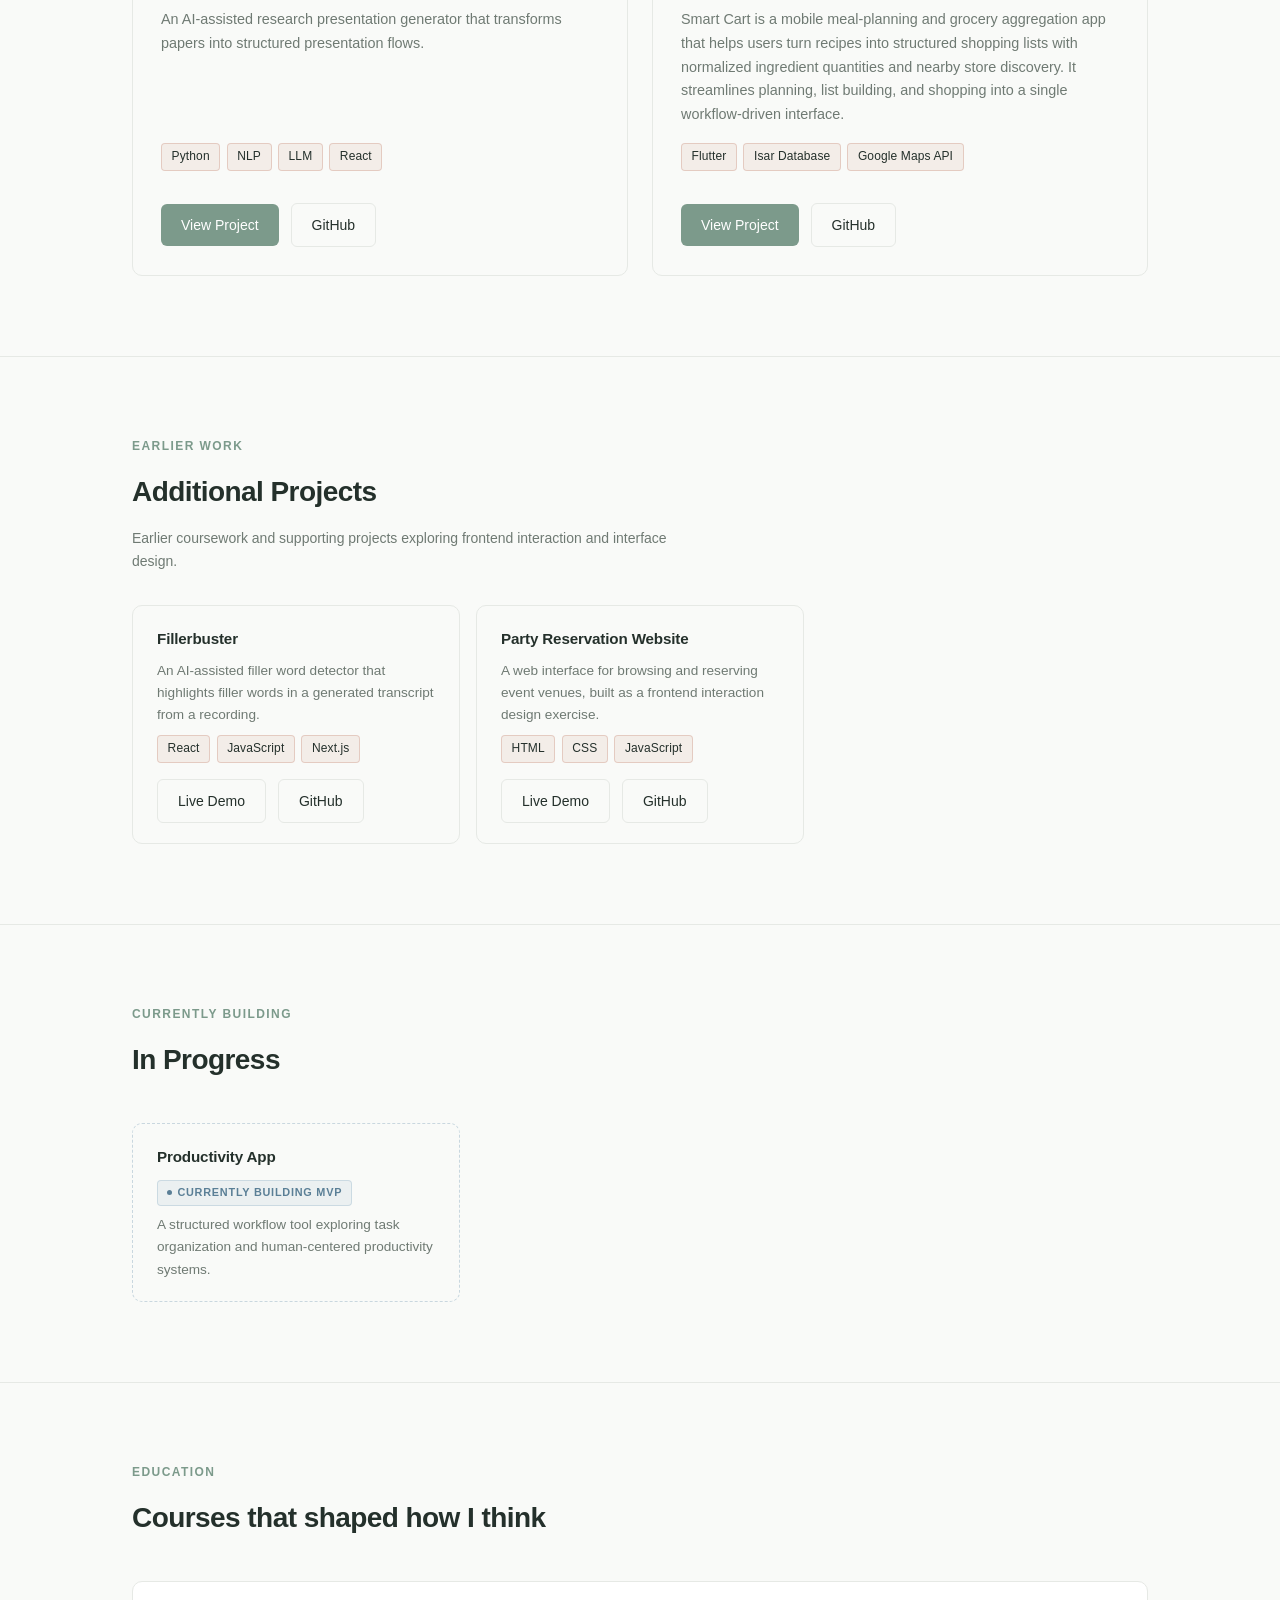
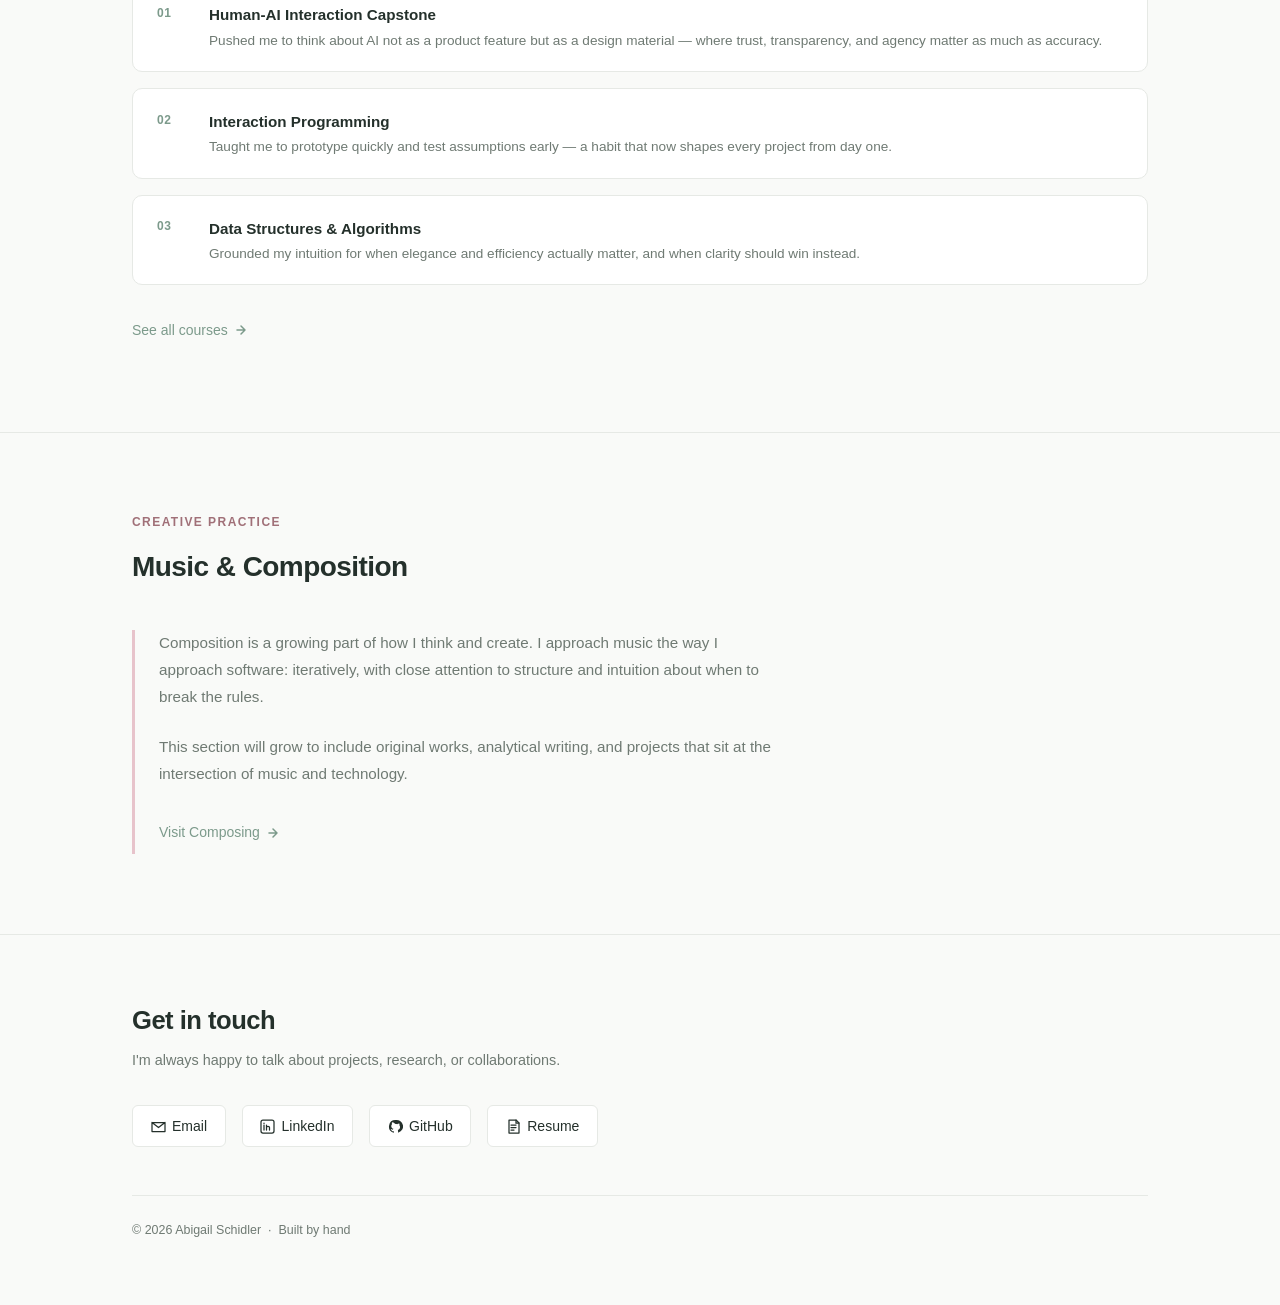
==== commit a365031d: "added descriptions for paper flow and smart cart" ====
--- a/index.html
+++ b/index.html
@@ -114,8 +114,7 @@
             </div>
             <div class="project-name">Smart Cart</div>
             <p class="project-blurb">
-              A mobile meal-planning app that automates grocery list creation
-              across recipes.
+              Smart Cart is a mobile meal-planning and grocery aggregation app that helps users turn recipes into structured shopping lists with normalized ingredient quantities and nearby store discovery. It streamlines planning, list building, and shopping into a single workflow-driven interface.
             </p>
             <div class="tag-group">
               <span class="tag">Flutter</span>
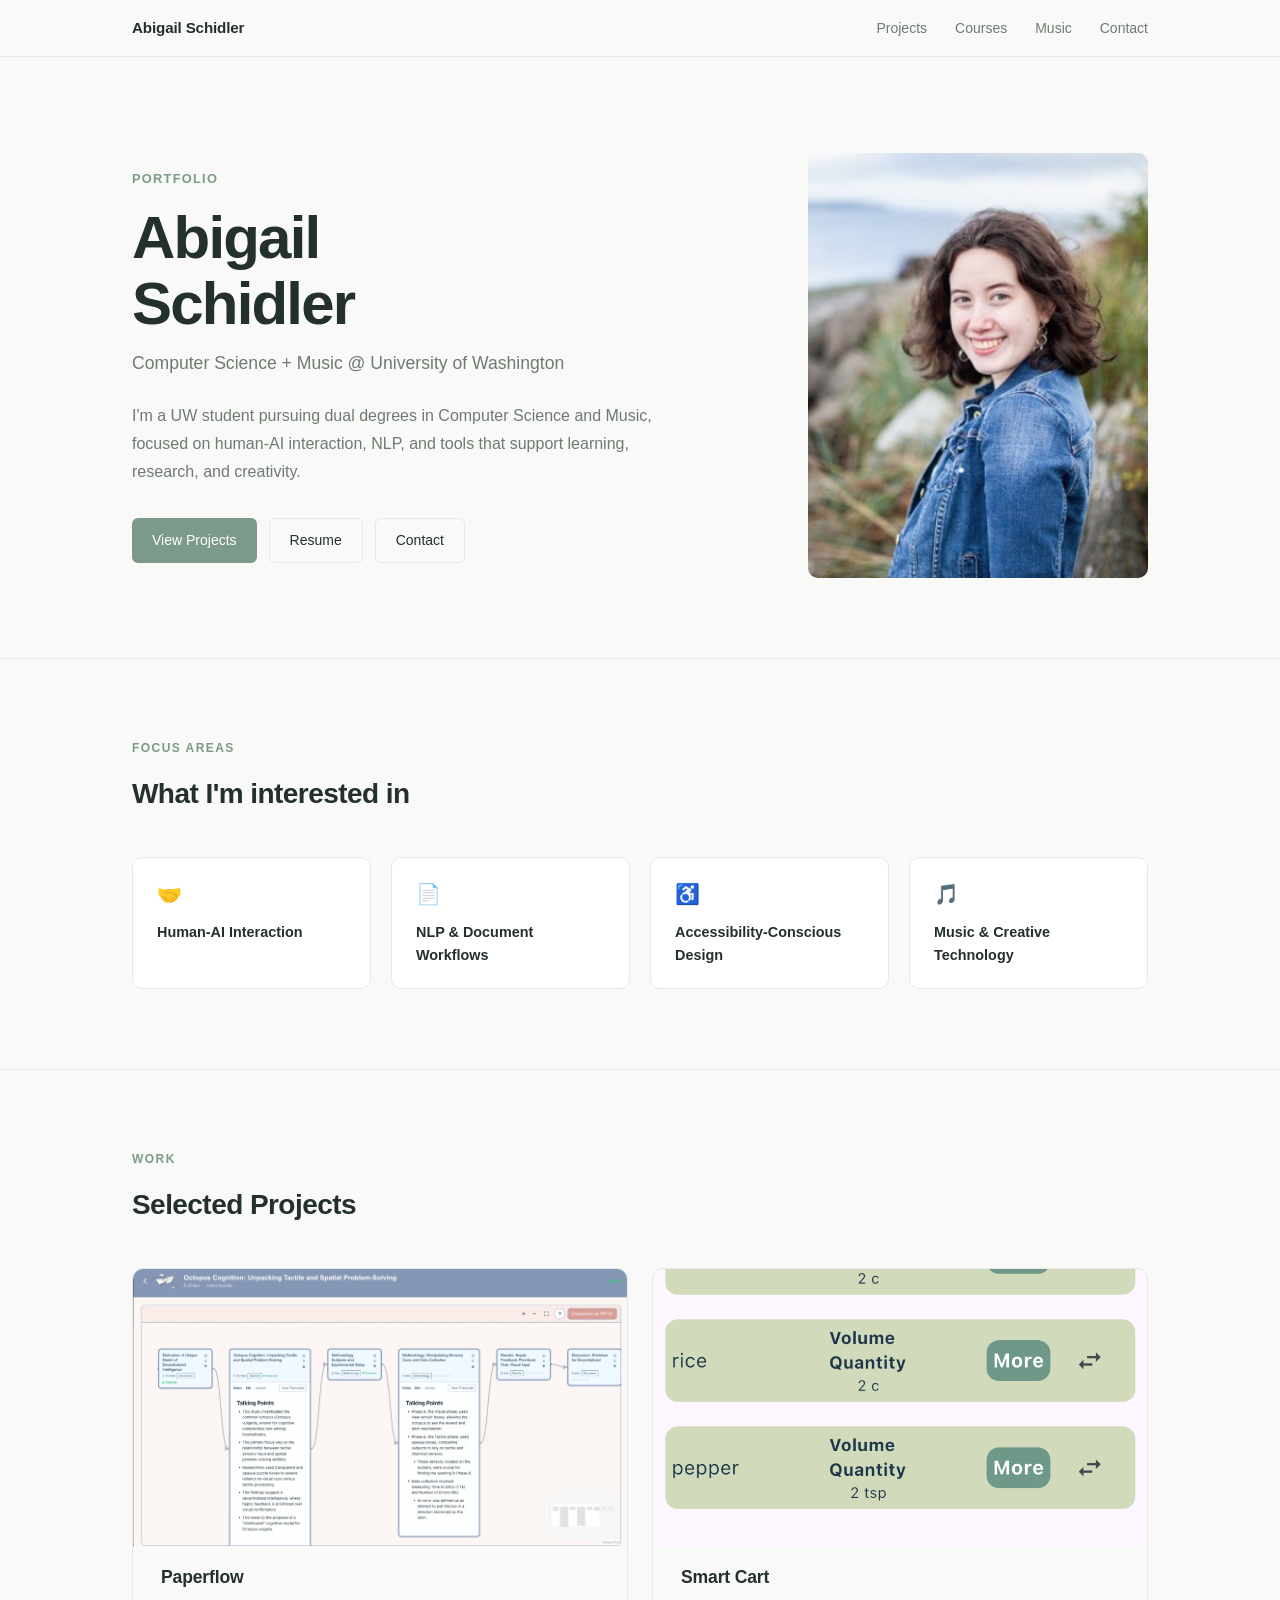
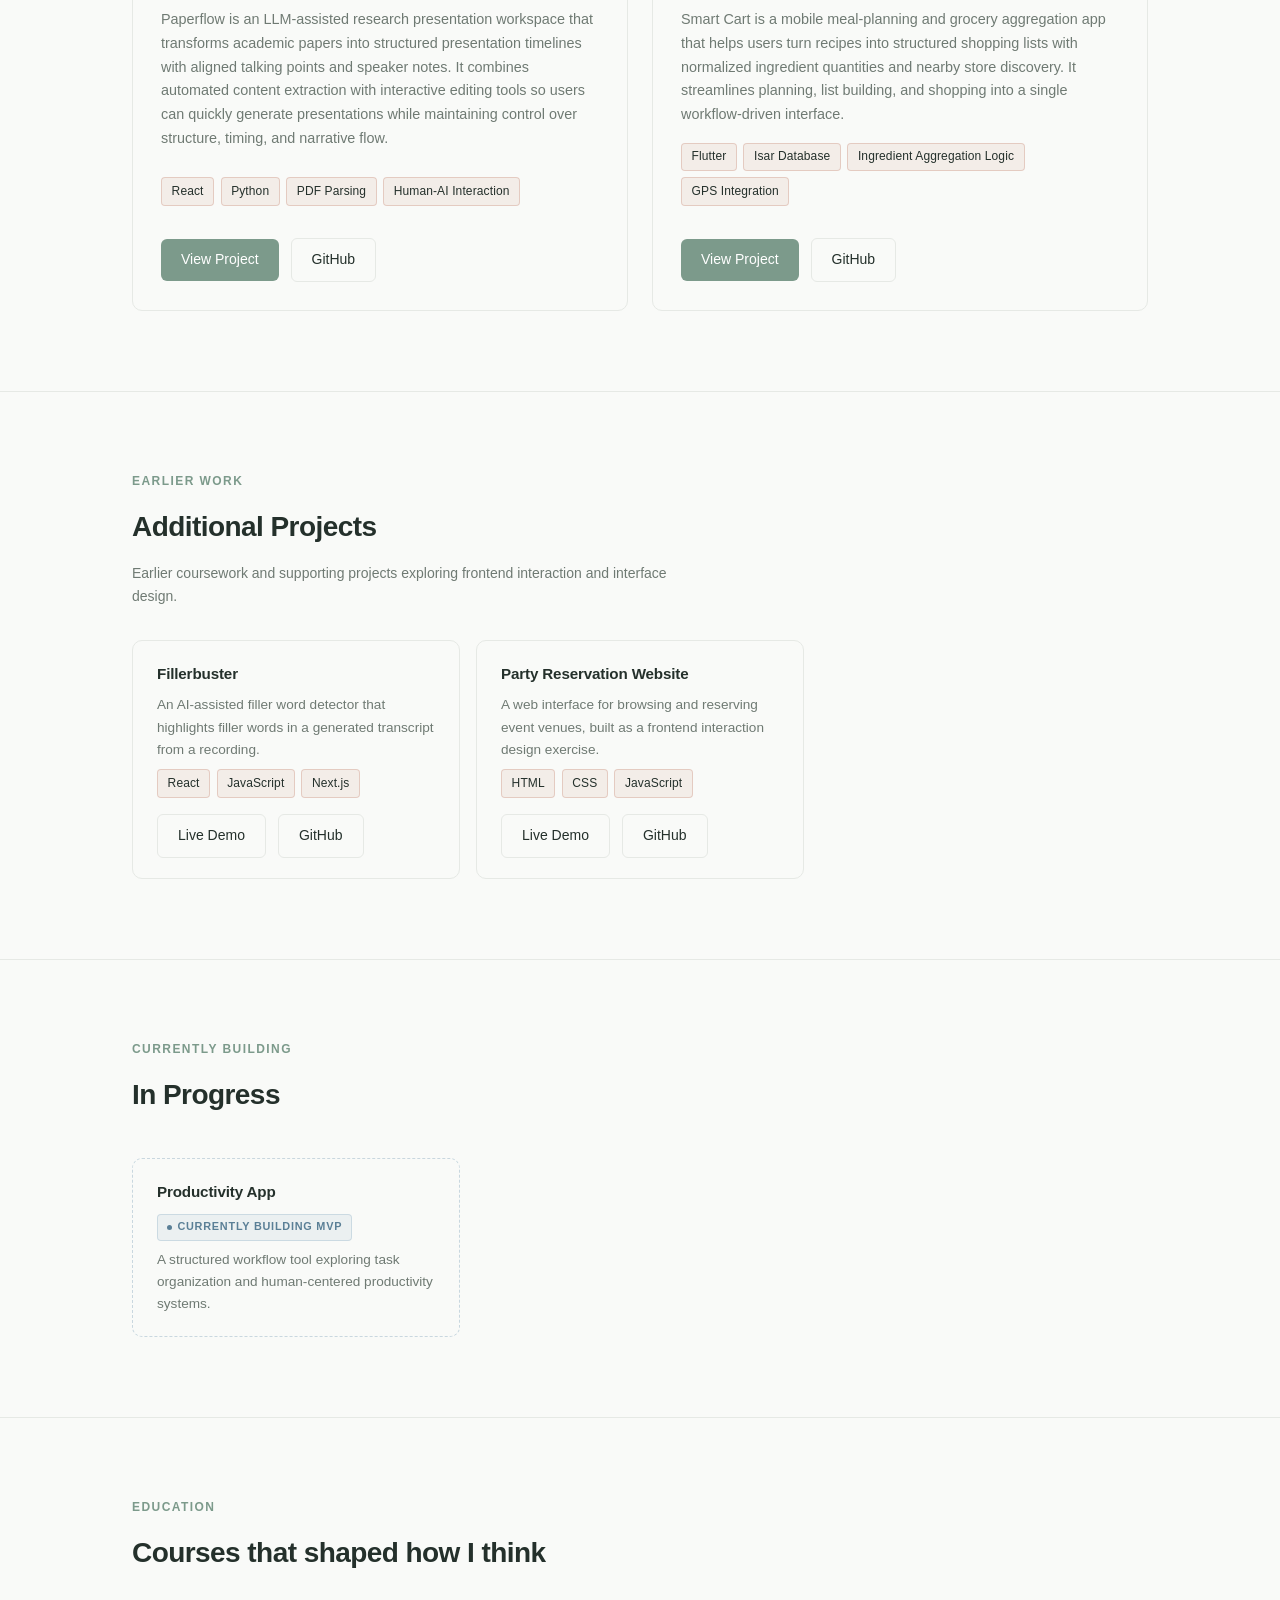
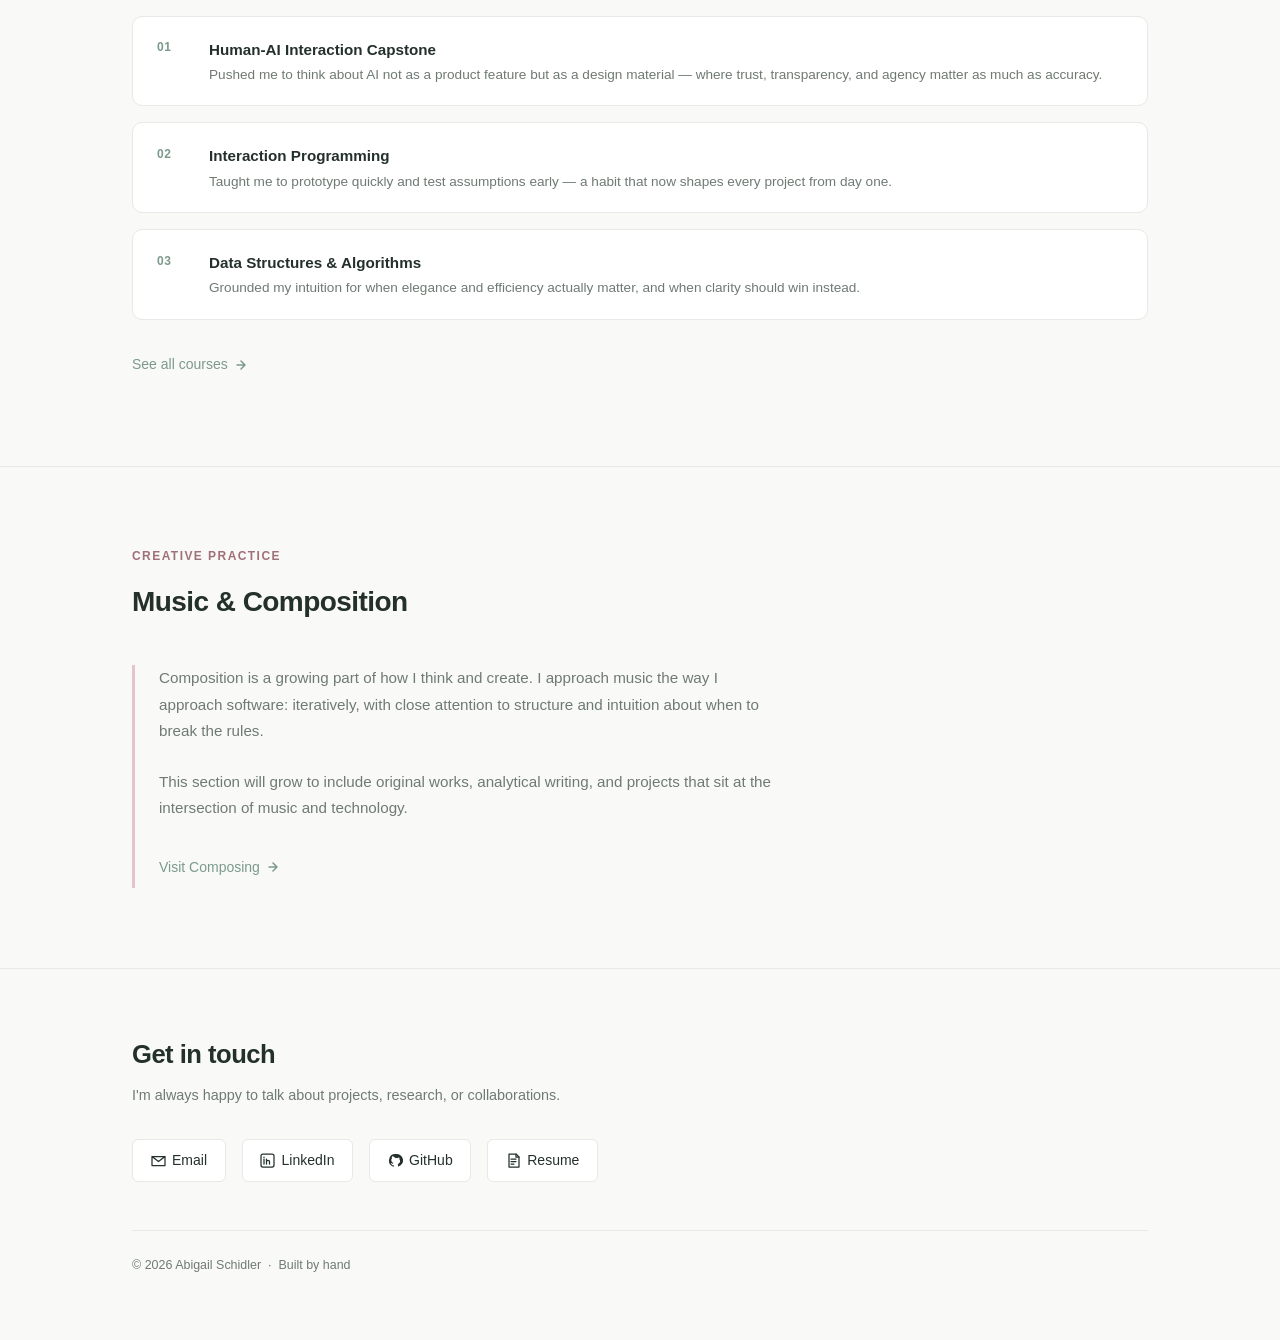
==== commit 54e7cfb3: "fixed uniformity issues" ====
--- a/index.html
+++ b/index.html
@@ -86,20 +86,19 @@
         <div class="projects-grid">
 
           <!-- Paperflow -->
-          <article class="project-card">
+          <article class="project-card" data-project="paperflow">
             <div class="project-card__thumbnail">
               <img src="assets/images/project-thumbnails/paperflow.png" alt="Paperflow screenshot" />
             </div>
             <div class="project-name">Paperflow</div>
             <p class="project-blurb">
-              An AI-assisted research presentation generator that transforms
-              papers into structured presentation flows.
+              Paperflow is an LLM-assisted research presentation workspace that transforms academic papers into structured presentation timelines with aligned talking points and speaker notes. It combines automated content extraction with interactive editing tools so users can quickly generate presentations while maintaining control over structure, timing, and narrative flow.
             </p>
             <div class="tag-group">
+              <span class="tag">React</span>
               <span class="tag">Python</span>
-              <span class="tag">NLP</span>
-              <span class="tag">LLM</span>
-              <span class="tag">React</span>
+              <span class="tag">PDF Parsing</span>
+              <span class="tag">Human-AI Interaction</span>
             </div>
             <div class="project-links">
               <a href="projects/paperflow.html" class="btn btn-primary">View Project</a>
@@ -108,7 +107,7 @@
           </article>
 
           <!-- Smart Cart -->
-          <article class="project-card">
+          <article class="project-card" data-project="smart-cart">
             <div class="project-card__thumbnail">
               <img src="assets/images/project-thumbnails/smart-cart.png" alt="Smart Cart screenshot" />
             </div>
@@ -119,7 +118,8 @@
             <div class="tag-group">
               <span class="tag">Flutter</span>
               <span class="tag">Isar Database</span>
-              <span class="tag">Google Maps API</span>
+              <span class="tag">Ingredient Aggregation Logic</span>
+              <span class="tag">GPS Integration</span>
             </div>
             <div class="project-links">
               <a href="projects/smart-cart.html" class="btn btn-primary">View Project</a>
@@ -351,5 +351,7 @@
       </div>
     </footer>
 
+    <script src="assets/js/project-data.js"></script>
+    <script src="assets/js/inject-cards.js"></script>
   </body>
 </html>
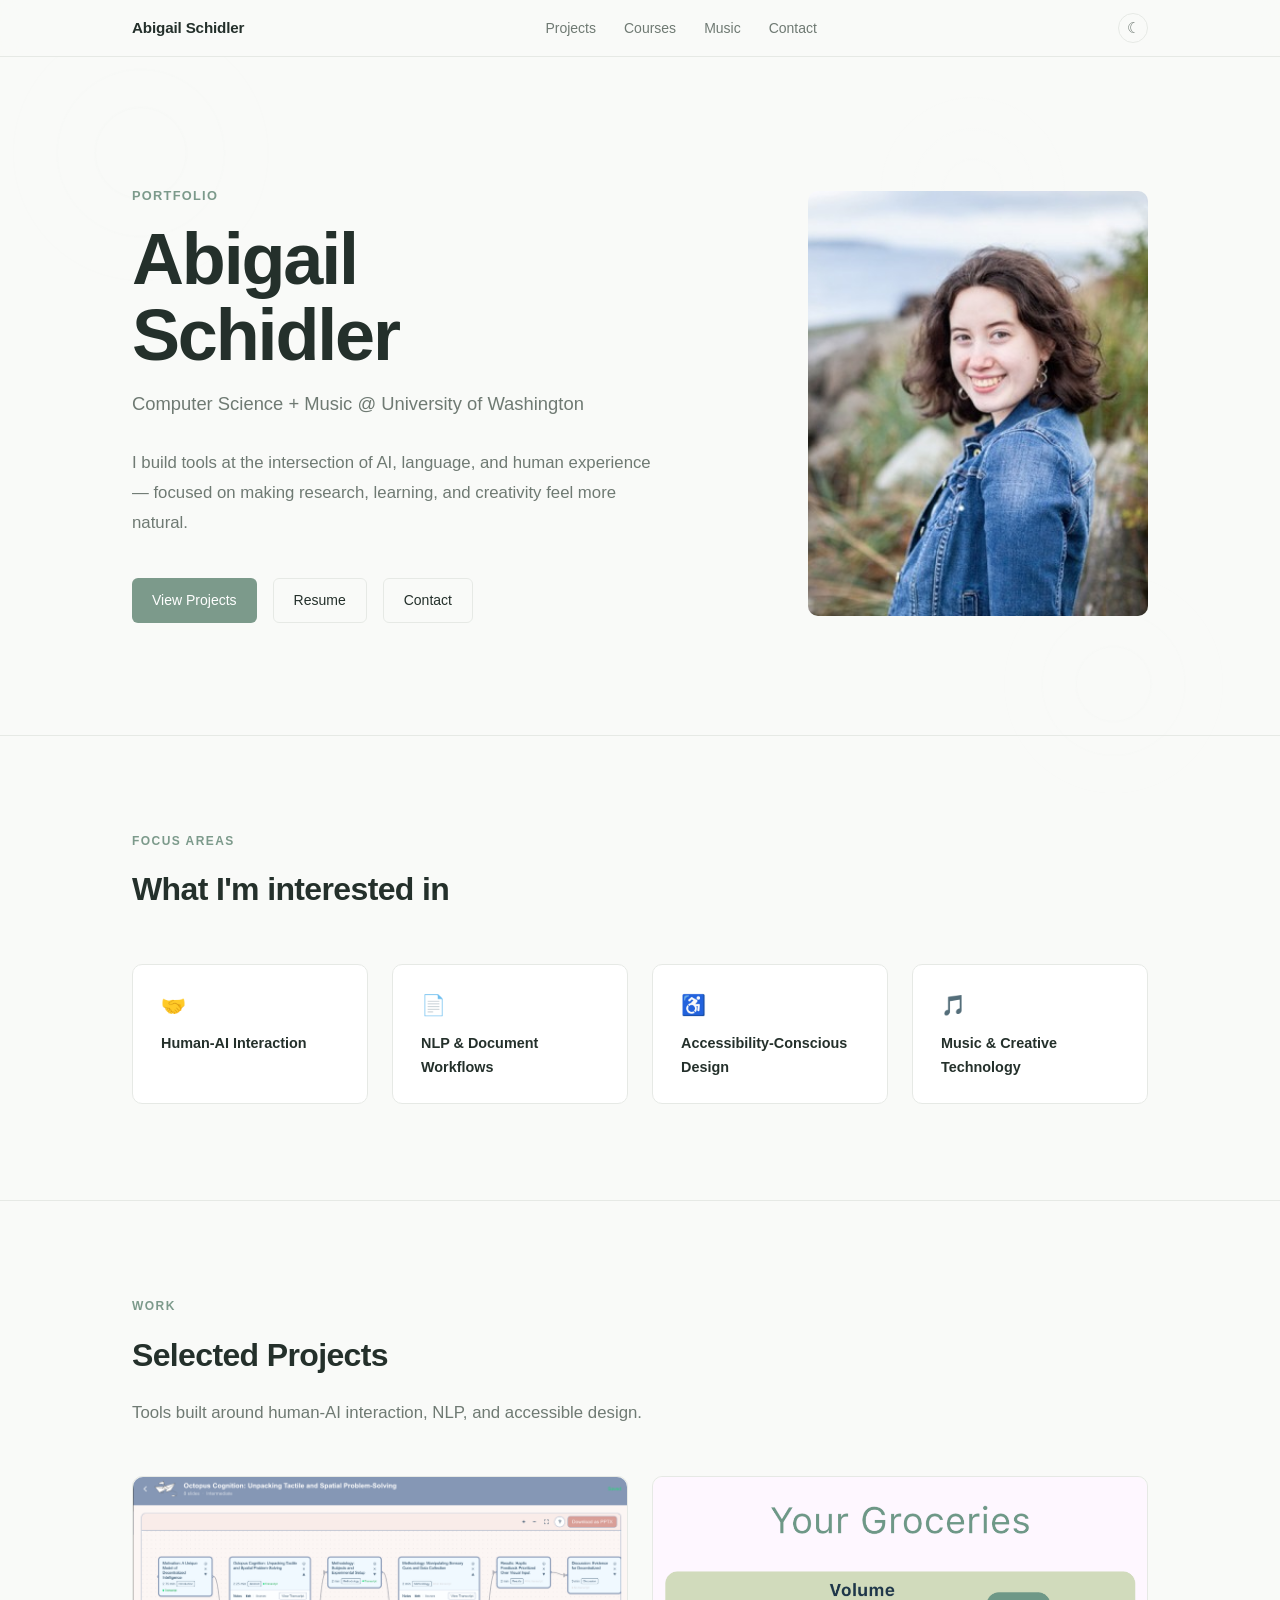
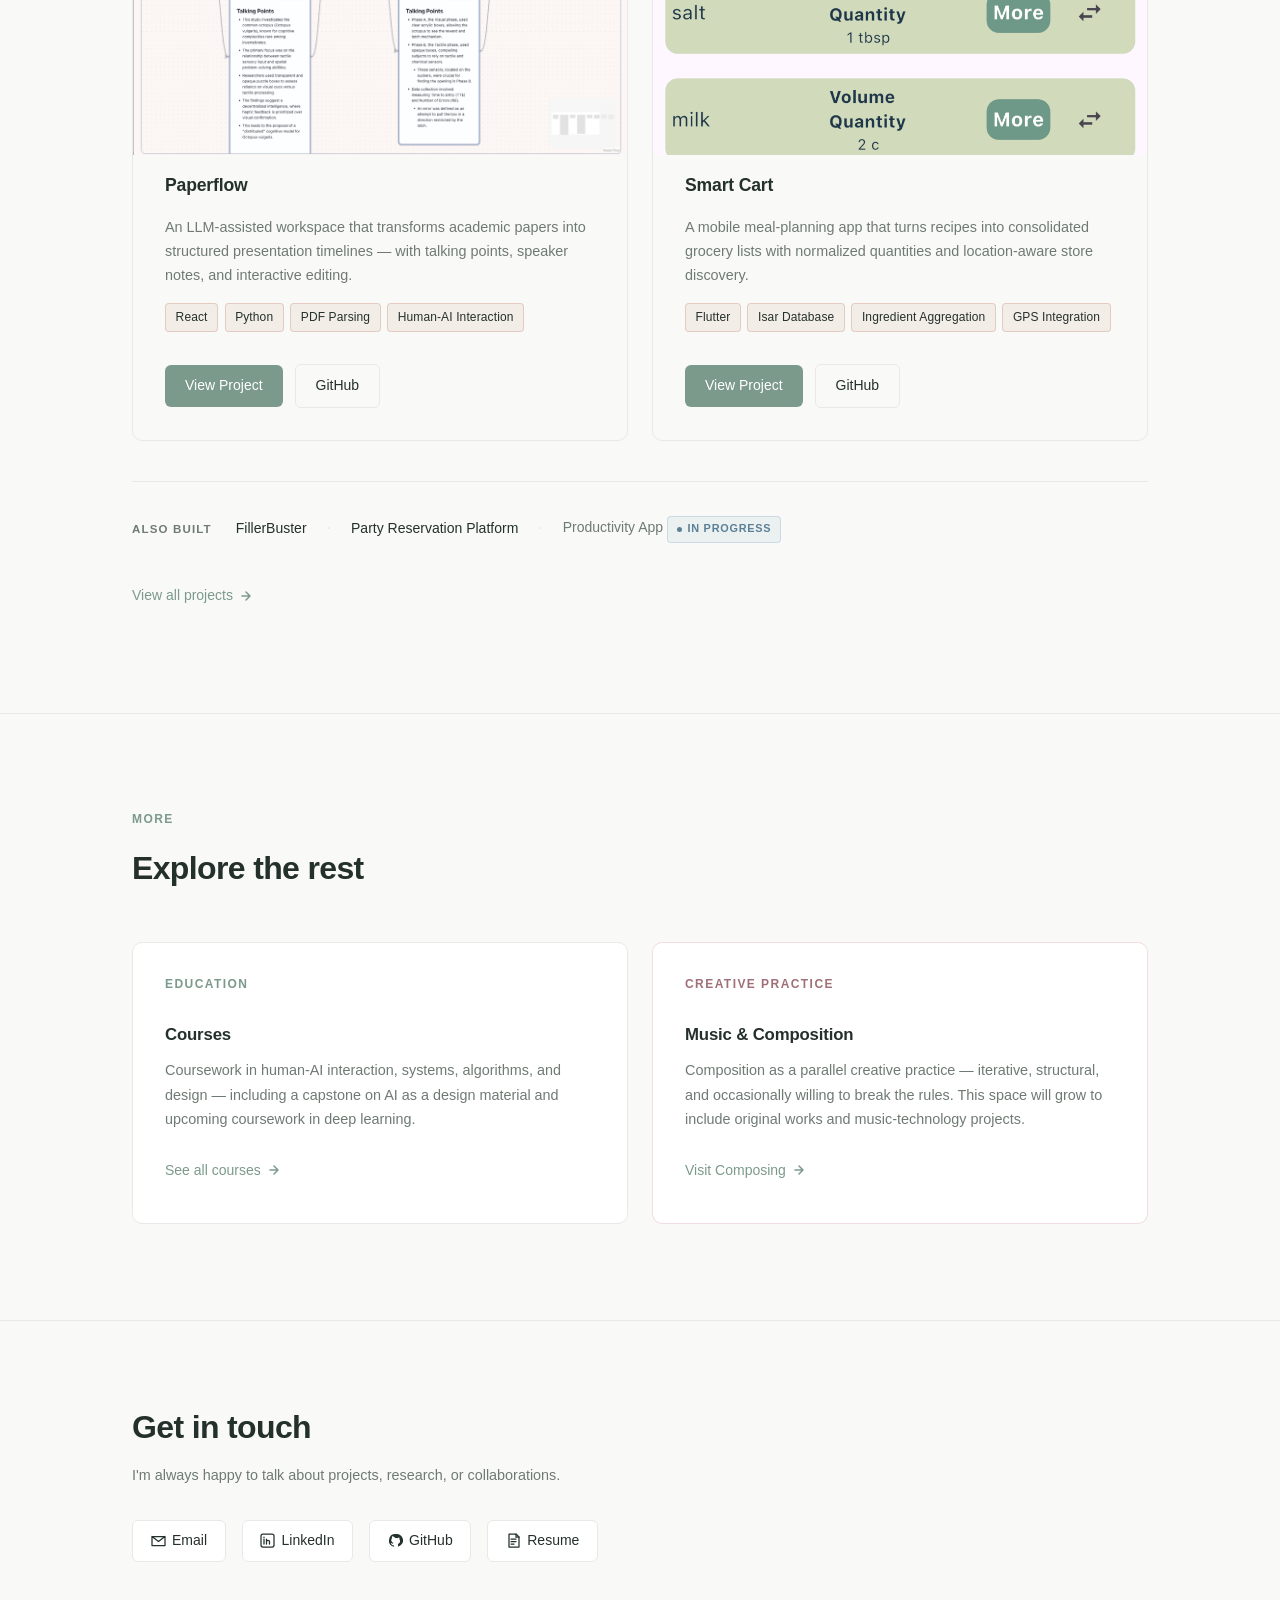
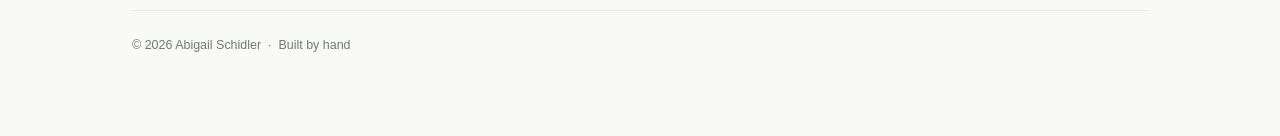
==== commit 339b54ec: "added more styling" ====
--- a/index.html
+++ b/index.html
@@ -5,6 +5,7 @@
     <meta name="viewport" content="width=device-width, initial-scale=1.0" />
     <title>Abigail Schidler</title>
     <link rel="stylesheet" href="assets/css/styles.css" />
+    <script src="assets/js/theme.js"></script>
   </head>
   <body>
 
@@ -18,6 +19,7 @@
           <li><a href="composing.html">Music</a></li>
           <li><a href="index.html#contact">Contact</a></li>
         </ul>
+        <button class="theme-toggle" aria-label="Switch to dark mode"></button>
       </div>
     </nav>
 
@@ -31,12 +33,12 @@
             <h1 class="hero-name">Abigail<br>Schidler</h1>
             <p class="hero-role">Computer Science + Music @ University of Washington</p>
             <p class="hero-intro">
-              I'm a UW student pursuing dual degrees in Computer Science and Music,
-              focused on human-AI interaction, NLP, and tools that support learning,
-              research, and creativity.
+              I build tools at the intersection of AI, language, and human
+              experience — focused on making research, learning, and creativity
+              feel more natural.
             </p>
             <div class="hero-actions">
-              <a href="#projects" class="btn btn-primary">View Projects</a>
+              <a href="#work" class="btn btn-primary">View Projects</a>
               <a href="resume.pdf" class="btn btn-outline" target="_blank" rel="noopener">Resume</a>
               <a href="#contact" class="btn btn-outline">Contact</a>
             </div>
@@ -50,7 +52,7 @@
       </div>
     </section>
 
-    <!-- ── Interests ─────────────────────────────────────────── -->
+    <!-- ── Focus areas ───────────────────────────────────────── -->
     <section id="interests">
       <div class="container">
         <p class="section-label">Focus areas</p>
@@ -77,22 +79,26 @@
       </div>
     </section>
 
-    <!-- ── Projects ──────────────────────────────────────────── -->
-    <section id="projects">
+    <!-- ── Selected Work ─────────────────────────────────────── -->
+    <section id="work">
       <div class="container">
         <p class="section-label">Work</p>
         <h2 class="section-title">Selected Projects</h2>
+        <p class="section-intro">
+          Tools built around human-AI interaction, NLP, and accessible design.
+        </p>
 
         <div class="projects-grid">
 
-          <!-- Paperflow -->
-          <article class="project-card" data-project="paperflow">
+          <article class="project-card">
             <div class="project-card__thumbnail">
-              <img src="assets/images/project-thumbnails/paperflow.png" alt="Paperflow screenshot" />
+              <img src="assets/images/project-thumbnails/paperflow.png" alt="Paperflow interface" />
             </div>
             <div class="project-name">Paperflow</div>
             <p class="project-blurb">
-              Paperflow is an LLM-assisted research presentation workspace that transforms academic papers into structured presentation timelines with aligned talking points and speaker notes. It combines automated content extraction with interactive editing tools so users can quickly generate presentations while maintaining control over structure, timing, and narrative flow.
+              An LLM-assisted workspace that transforms academic papers into
+              structured presentation timelines — with talking points, speaker
+              notes, and interactive editing.
             </p>
             <div class="tag-group">
               <span class="tag">React</span>
@@ -106,19 +112,20 @@
             </div>
           </article>
 
-          <!-- Smart Cart -->
-          <article class="project-card" data-project="smart-cart">
+          <article class="project-card">
             <div class="project-card__thumbnail">
-              <img src="assets/images/project-thumbnails/smart-cart.png" alt="Smart Cart screenshot" />
+              <img src="assets/images/project-thumbnails/smart-cart.png" alt="Smart Cart interface" />
             </div>
             <div class="project-name">Smart Cart</div>
             <p class="project-blurb">
-              Smart Cart is a mobile meal-planning and grocery aggregation app that helps users turn recipes into structured shopping lists with normalized ingredient quantities and nearby store discovery. It streamlines planning, list building, and shopping into a single workflow-driven interface.
+              A mobile meal-planning app that turns recipes into consolidated
+              grocery lists with normalized quantities and location-aware
+              store discovery.
             </p>
             <div class="tag-group">
               <span class="tag">Flutter</span>
               <span class="tag">Isar Database</span>
-              <span class="tag">Ingredient Aggregation Logic</span>
+              <span class="tag">Ingredient Aggregation</span>
               <span class="tag">GPS Integration</span>
             </div>
             <div class="project-links">
@@ -128,160 +135,77 @@
           </article>
 
         </div>
-      </div>
-    </section>
-
-    <!-- ── Additional Projects ───────────────────────────────── -->
-    <section id="additional-projects">
-      <div class="container">
-        <p class="section-label">Earlier work</p>
-        <h2 class="section-title">Additional Projects</h2>
-        <p class="section-description">
-          Earlier coursework and supporting projects exploring frontend
-          interaction and interface design.
-        </p>
-
-        <div class="supporting-grid">
-
-          <!-- Fillerbuster -->
-          <article class="project-card project-card--supporting">
-            <div class="project-name">Fillerbuster</div>
-            <p class="project-blurb">
-              An AI-assisted filler word detector that highlights filler
-              words in a generated transcript from a recording.
-            </p>
-            <div class="tag-group">
-              <span class="tag">React</span>
-              <span class="tag">JavaScript</span>
-              <span class="tag">Next.js</span>
-            </div>
-            <div class="project-links">
-              <a href="#" class="btn btn-outline">Live Demo</a>
-              <a href="https://github.com/AbigailSchidler/cse481-tech-lab" class="btn btn-outline">GitHub</a>
-            </div>
-          </article>
-
-          <!-- Party Reservation Website -->
-          <article class="project-card project-card--supporting">
-            <div class="project-name">Party Reservation Website</div>
-            <p class="project-blurb">
-              A web interface for browsing and reserving event venues, built as
-              a frontend interaction design exercise.
-            </p>
-            <div class="tag-group">
-              <span class="tag">HTML</span>
-              <span class="tag">CSS</span>
-              <span class="tag">JavaScript</span>
-            </div>
-            <div class="project-links">
-              <a href="#" class="btn btn-outline">Live Demo</a>
-              <a href="https://github.com/AbigailSchidler/party-reservation" class="btn btn-outline">GitHub</a>
-            </div>
-          </article>
-
-        </div>
-      </div>
-    </section>
-
-    <!-- ── In Progress ───────────────────────────────────────── -->
-    <section id="in-progress">
-      <div class="container">
-        <p class="section-label">Currently building</p>
-        <h2 class="section-title">In Progress</h2>
-
-        <div class="supporting-grid">
-
-          <article class="project-card project-card--supporting project-card--wip">
-            <div class="project-name">Productivity App</div>
-            <span class="badge-wip">Currently building MVP</span>
-            <p class="project-blurb">
-              A structured workflow tool exploring task organization and
-              human-centered productivity systems.
-            </p>
-          </article>
-
-        </div>
-      </div>
-    </section>
-
-    <!-- ── Courses ────────────────────────────────────────────── -->
-    <section id="courses">
-      <div class="container">
-        <p class="section-label">Education</p>
-        <h2 class="section-title">Courses that shaped how I think</h2>
-
-        <div class="courses-list">
-
-          <div class="course-item">
-            <span class="course-num">01</span>
-            <div>
-              <div class="course-name">Human-AI Interaction Capstone</div>
-              <p class="course-note">
-                Pushed me to think about AI not as a product feature but as a
-                design material — where trust, transparency, and agency matter as
-                much as accuracy.
-              </p>
-            </div>
-          </div>
-
-          <div class="course-item">
-            <span class="course-num">02</span>
-            <div>
-              <div class="course-name">Interaction Programming</div>
-              <p class="course-note">
-                Taught me to prototype quickly and test assumptions early —
-                a habit that now shapes every project from day one.
-              </p>
-            </div>
-          </div>
-
-          <div class="course-item">
-            <span class="course-num">03</span>
-            <div>
-              <div class="course-name">Data Structures &amp; Algorithms</div>
-              <p class="course-note">
-                Grounded my intuition for when elegance and efficiency actually
-                matter, and when clarity should win instead.
-              </p>
-            </div>
-          </div>
-
-        </div>
-
-        <a href="courses.html" class="btn btn-ghost">
-          See all courses
-          <svg width="14" height="14" viewBox="0 0 14 14" fill="none" aria-hidden="true">
-            <path d="M3 7h8M7 3l4 4-4 4" stroke="currentColor" stroke-width="1.5"
-                  stroke-linecap="round" stroke-linejoin="round"/>
-          </svg>
-        </a>
-      </div>
-    </section>
-
-    <!-- ── Music ─────────────────────────────────────────────── -->
-    <section id="music">
-      <div class="container">
-        <p class="section-label">Creative practice</p>
-        <h2 class="section-title">Music &amp; Composition</h2>
-
-        <div class="music-inner">
-          <p>
-            Composition is a growing part of how I think and create. I approach
-            music the way I approach software: iteratively, with close attention
-            to structure and intuition about when to break the rules.
-          </p>
-          <p>
-            This section will grow to include original works, analytical
-            writing, and projects that sit at the intersection of music and
-            technology.
-          </p>
-          <a href="composing.html" class="btn btn-ghost">
-            Visit Composing
+
+        <!-- Compact secondary projects row -->
+        <div class="work-also">
+          <span class="work-also__label">Also built</span>
+          <div class="work-also__links">
+            <a href="projects/fillerbuster.html" class="work-also__link">FillerBuster</a>
+            <span class="work-also__sep" aria-hidden="true">·</span>
+            <a href="projects/party-rental.html" class="work-also__link">Party Reservation Platform</a>
+            <span class="work-also__sep" aria-hidden="true">·</span>
+            <span class="work-also__link" style="color: var(--color-muted);">
+              Productivity App <span class="badge-wip">In progress</span>
+            </span>
+          </div>
+        </div>
+
+        <div style="margin-top: 2rem;">
+          <a href="projects.html" class="btn btn-ghost">
+            View all projects
             <svg width="14" height="14" viewBox="0 0 14 14" fill="none" aria-hidden="true">
               <path d="M3 7h8M7 3l4 4-4 4" stroke="currentColor" stroke-width="1.5"
                     stroke-linecap="round" stroke-linejoin="round"/>
             </svg>
           </a>
+        </div>
+
+      </div>
+    </section>
+
+    <!-- ── Elsewhere ─────────────────────────────────────────── -->
+    <section id="elsewhere">
+      <div class="container">
+        <p class="section-label">More</p>
+        <h2 class="section-title">Explore the rest</h2>
+
+        <div class="explore-grid">
+
+          <a href="courses.html" class="explore-card" style="text-decoration:none; color:inherit;">
+            <p class="section-label">Education</p>
+            <div class="explore-card__title">Courses</div>
+            <p class="explore-card__body">
+              Coursework in human-AI interaction, systems, algorithms, and
+              design — including a capstone on AI as a design material and
+              upcoming coursework in deep learning.
+            </p>
+            <span class="btn btn-ghost" style="align-self: flex-start;">
+              See all courses
+              <svg width="14" height="14" viewBox="0 0 14 14" fill="none" aria-hidden="true">
+                <path d="M3 7h8M7 3l4 4-4 4" stroke="currentColor" stroke-width="1.5"
+                      stroke-linecap="round" stroke-linejoin="round"/>
+              </svg>
+            </span>
+          </a>
+
+          <a href="composing.html" class="explore-card explore-card--music" style="text-decoration:none; color:inherit;">
+            <p class="section-label">Creative practice</p>
+            <div class="explore-card__title">Music &amp; Composition</div>
+            <p class="explore-card__body">
+              Composition as a parallel creative practice — iterative,
+              structural, and occasionally willing to break the rules. This
+              space will grow to include original works and music-technology
+              projects.
+            </p>
+            <span class="btn btn-ghost" style="align-self: flex-start;">
+              Visit Composing
+              <svg width="14" height="14" viewBox="0 0 14 14" fill="none" aria-hidden="true">
+                <path d="M3 7h8M7 3l4 4-4 4" stroke="currentColor" stroke-width="1.5"
+                      stroke-linecap="round" stroke-linejoin="round"/>
+              </svg>
+            </span>
+          </a>
+
         </div>
       </div>
     </section>
--- a/assets/css/styles.css
+++ b/assets/css/styles.css
@@ -16,9 +16,15 @@
    10. Projects
    11. Courses
    12. Music
-   13. Page hero (inner pages)
-   14. Footer
-   15. Responsive
+   13. Project highlights block
+   14. Explore / nav-forward cards (homepage)
+   15. Work-also row (homepage)
+   16. Page hero (inner pages)
+   17. Footer
+   18. Responsive
+   19. Ripple background texture
+   20. Project logo marks
+   21. Dark mode
    ========================================================================== */
 
 
@@ -68,11 +74,13 @@
 
 body {
   font-family: -apple-system, BlinkMacSystemFont, "Segoe UI", Helvetica, Arial, sans-serif;
-  background: var(--color-bg);
+  background-color: var(--color-bg);
   color: var(--color-text);
   line-height: 1.65;
   font-size: 16px;
   -webkit-font-smoothing: antialiased;
+  position: relative;
+  overflow-x: hidden;
 }
 
 img {
@@ -111,7 +119,7 @@
 }
 
 section {
-  padding: 5rem 0;
+  padding: 6rem 0;
 }
 
 section + section {
@@ -128,10 +136,20 @@
 }
 
 h2.section-title {
-  font-size: 1.75rem;
+  font-size: 2rem;
   font-weight: 700;
   color: var(--color-text);
-  margin-bottom: 2.5rem;
+  margin-bottom: 3rem;
+}
+
+/* Spacious intro paragraph beneath a section heading */
+.section-intro {
+  font-size: 1.05rem;
+  color: var(--color-muted);
+  max-width: 600px;
+  line-height: 1.8;
+  margin-top: -2rem;
+  margin-bottom: 3rem;
 }
 
 
@@ -193,6 +211,38 @@
 .nav-links a[aria-current="page"] {
   color: var(--color-text);
   font-weight: 500;
+}
+
+.theme-toggle {
+  background: none;
+  border: 1px solid var(--color-border);
+  border-radius: 50%;
+  width: 30px;
+  height: 30px;
+  cursor: pointer;
+  color: var(--color-muted);
+  font-size: 0.95rem;
+  line-height: 1;
+  display: flex;
+  align-items: center;
+  justify-content: center;
+  flex-shrink: 0;
+  transition: border-color 0.15s ease, color 0.15s ease;
+}
+
+.theme-toggle:hover {
+  border-color: var(--color-accent);
+  color: var(--color-text);
+}
+
+/* Light mode: show moon (click to go dark) */
+.theme-toggle::after {
+  content: "☾";
+}
+
+/* Dark mode: show sun (click to go light) */
+[data-theme="dark"] .theme-toggle::after {
+  content: "☀";
 }
 
 
@@ -282,14 +332,14 @@
    ========================================================================== */
 
 #hero {
-  padding: 6rem 0 5rem;
+  padding: 8rem 0 7rem;
   border-top: none;
 }
 
 .hero-grid {
   display: grid;
   grid-template-columns: 1fr 340px;
-  gap: 4rem;
+  gap: 5rem;
   align-items: center;
 }
 
@@ -303,34 +353,35 @@
 }
 
 .hero-name {
-  font-size: clamp(2.5rem, 5vw, 3.75rem);
+  font-size: clamp(3rem, 6vw, 4.5rem);
   font-weight: 800;
   letter-spacing: -0.03em;
-  line-height: 1.1;
-  color: var(--color-text);
-  margin-bottom: 0.75rem;
+  line-height: 1.05;
+  color: var(--color-text);
+  margin-bottom: 1rem;
 }
 
 .hero-role {
-  font-size: 1.1rem;
+  font-size: 1.15rem;
   color: var(--color-muted);
   font-weight: 400;
-  margin-bottom: 1.5rem;
+  margin-bottom: 1.75rem;
 }
 
 .hero-intro {
-  font-size: 1rem;
+  font-size: 1.05rem;
   color: var(--color-muted);
   max-width: 520px;
-  line-height: 1.75;
-  margin-bottom: 2rem;
+  line-height: 1.8;
+  margin-bottom: 2.5rem;
 }
 
 .hero-actions {
   display: flex;
   flex-wrap: wrap;
-  gap: 0.75rem;
-}
+  gap: 1rem;
+}
+
 
 .hero-portrait img {
   width: 100%;
@@ -349,11 +400,11 @@
 .interests-grid {
   display: grid;
   grid-template-columns: repeat(auto-fit, minmax(200px, 1fr));
-  gap: 1.25rem;
+  gap: 1.5rem;
 }
 
 .interest-card {
-  padding: 1.25rem 1.5rem;
+  padding: 1.5rem 1.75rem;
   background: var(--color-surface);
   border: 1px solid var(--color-border);
   border-radius: var(--radius);
@@ -390,7 +441,7 @@
 .project-card {
   border: 1px solid var(--color-border);
   border-radius: var(--radius);
-  padding: 1.75rem;
+  padding: 2rem;
   display: flex;
   flex-direction: column;
   gap: 1rem;
@@ -426,21 +477,21 @@
 
 /* Project detail pages */
 .project-detail {
-  max-width: 720px;
+  max-width: 800px;
 }
 
 .project-detail h1 {
-  font-size: clamp(1.75rem, 4vw, 2.5rem);
+  font-size: clamp(2rem, 4.5vw, 3rem);
   font-weight: 800;
   letter-spacing: -0.03em;
   margin-bottom: 0.5rem;
 }
 
 .project-detail .lead {
-  font-size: 1.05rem;
-  color: var(--color-muted);
-  line-height: 1.75;
-  margin-bottom: 1.5rem;
+  font-size: 1.1rem;
+  color: var(--color-muted);
+  line-height: 1.8;
+  margin-bottom: 1.75rem;
 }
 
 .project-detail .tag-group {
@@ -468,9 +519,32 @@
   font-size: 0.875rem;
 }
 
+/* Inline screenshot figure with caption */
+.project-figure {
+  margin: 2rem 0;
+}
+
+.project-figure img {
+  display: block;
+  width: 100%;
+  max-width: 900px;
+  border: 1px solid var(--color-border);
+  border-radius: var(--radius);
+  background: var(--color-surface);
+}
+
+.project-figure figcaption {
+  margin-top: 0.6rem;
+  font-size: 0.8rem;
+  color: var(--color-muted);
+  text-align: center;
+  letter-spacing: 0.01em;
+}
+
+
 /* Project card thumbnail */
 .project-card__thumbnail {
-  margin: -1.75rem -1.75rem 0;
+  margin: -2rem -2rem 0;
   border-radius: var(--radius) var(--radius) 0 0;
   overflow: hidden;
 }
@@ -588,19 +662,40 @@
 }
 
 .project-section {
-  margin-top: 2.5rem;
+  margin-top: 3.5rem;
 }
 
 .project-section h2 {
-  font-size: 1.1rem;
+  font-size: 1.15rem;
   font-weight: 600;
-  margin-bottom: 0.75rem;
+  margin-bottom: 0.875rem;
 }
 
 .project-section p {
-  font-size: 0.95rem;
-  color: var(--color-muted);
-  line-height: 1.75;
+  font-size: 1rem;
+  color: var(--color-muted);
+  line-height: 1.8;
+}
+
+.project-section p + p {
+  margin-top: 1rem;
+}
+
+.project-section ul,
+.project-section ol {
+  margin-top: 0.75rem;
+  padding-left: 1.5rem;
+  color: var(--color-muted);
+  font-size: 1rem;
+  line-height: 1.8;
+}
+
+.project-section li {
+  margin-bottom: 0.35rem;
+}
+
+.project-section li:last-child {
+  margin-bottom: 0;
 }
 
 
@@ -692,6 +787,38 @@
   background: currentColor;
   flex-shrink: 0;
 }
+
+/* Completed badge
+ * Sibling to .badge-wip — same shape and sizing, sage green tones to
+ * signal "done" rather than "in progress."
+ * #4a7a63 on rgba(124,154,139,0.12) clears WCAG AA (~4.8:1).
+ */
+.badge-complete {
+  display: inline-flex;
+  align-items: center;
+  gap: 0.35rem;
+  font-size: 0.68rem;
+  font-weight: 600;
+  letter-spacing: 0.07em;
+  text-transform: uppercase;
+  color: #4a7a63;
+  background: rgba(124, 154, 139, 0.12);
+  border: 1px solid rgba(124, 154, 139, 0.35);
+  border-radius: 4px;
+  padding: 0.2rem 0.55rem;
+  margin-top: 0.15rem;
+  width: fit-content;
+}
+
+.badge-complete::before {
+  content: '';
+  width: 5px;
+  height: 5px;
+  border-radius: 50%;
+  background: currentColor;
+  flex-shrink: 0;
+}
+
 
 /* In-progress card variant
  * Inherits project-card--supporting sizing. Dashed border signals
@@ -906,32 +1033,188 @@
 }
 
 .music-inner {
-  max-width: 640px;
+  max-width: 720px;
   border-left: 3px solid var(--color-accent-blossom);
-  padding-left: 1.5rem;
+  padding-left: 1.75rem;
 }
 
 .music-inner p {
-  font-size: 0.95rem;
-  color: var(--color-muted);
-  line-height: 1.75;
+  font-size: 1rem;
+  color: var(--color-muted);
+  line-height: 1.8;
   margin-bottom: 1.5rem;
 }
 
 
 /* ==========================================================================
-   13. Page hero (inner pages)
+   13. Project highlights block
+   ========================================================================== */
+
+/*
+ * Used on project detail pages below the hero.
+ * 3–4 callout items (label + value) in a contained card — gives a quick
+ * at-a-glance summary before the gallery and prose sections.
+ */
+.highlights-grid {
+  display: grid;
+  grid-template-columns: repeat(auto-fit, minmax(180px, 1fr));
+  gap: 1.5rem;
+  padding: 1.75rem 2rem;
+  background: var(--color-surface);
+  border: 1px solid var(--color-border);
+  border-radius: var(--radius);
+  margin-bottom: 0; /* lives inside .project-section, which sets its own margin */
+}
+
+.highlight-item {
+  display: flex;
+  flex-direction: column;
+  gap: 0.3rem;
+}
+
+.highlight-label {
+  font-size: 0.7rem;
+  font-weight: 600;
+  letter-spacing: 0.1em;
+  text-transform: uppercase;
+  color: var(--color-muted);
+}
+
+.highlight-value {
+  font-size: 0.9rem;
+  color: var(--color-text);
+  line-height: 1.55;
+  font-weight: 500;
+}
+
+
+/* ==========================================================================
+   14. Explore / nav-forward cards (homepage)
+   ========================================================================== */
+
+/*
+ * Used on the homepage to point visitors toward Courses and Music pages.
+ * Two side-by-side cards with a label, heading, body text, and a ghost link.
+ */
+.explore-grid {
+  display: grid;
+  grid-template-columns: 1fr 1fr;
+  gap: 1.5rem;
+}
+
+.explore-card {
+  padding: 2rem;
+  background: var(--color-surface);
+  border: 1px solid var(--color-border);
+  border-radius: var(--radius);
+  display: flex;
+  flex-direction: column;
+  gap: 0.6rem;
+  transition: border-color 0.2s ease, transform 0.2s ease;
+}
+
+.explore-card:hover {
+  border-color: var(--color-accent);
+  transform: translateY(-2px);
+}
+
+.explore-card__title {
+  font-size: 1.05rem;
+  font-weight: 700;
+  color: var(--color-text);
+  letter-spacing: -0.01em;
+  margin-top: 0.25rem;
+}
+
+.explore-card__body {
+  font-size: 0.9rem;
+  color: var(--color-muted);
+  line-height: 1.7;
+  flex: 1;
+  margin-bottom: 0.5rem;
+}
+
+/* Music card gets a blossom tint to match the site's music accent */
+.explore-card--music {
+  border-color: rgba(231, 195, 203, 0.55);
+}
+
+.explore-card--music:hover {
+  border-color: var(--color-accent-blossom);
+  transform: translateY(-2px);
+}
+
+.explore-card--music .section-label {
+  color: #a07078;
+}
+
+
+/* ==========================================================================
+   15. Work-also row (homepage)
+   ========================================================================== */
+
+/*
+ * Compact row of secondary/earlier project links that appears below the
+ * featured project cards — signals "there's more" without needing a full
+ * separate section.
+ */
+.work-also {
+  display: flex;
+  align-items: baseline;
+  gap: 1.5rem;
+  flex-wrap: wrap;
+  margin-top: 2.5rem;
+  padding-top: 2rem;
+  border-top: 1px solid var(--color-border);
+}
+
+.work-also__label {
+  font-size: 0.72rem;
+  font-weight: 600;
+  letter-spacing: 0.1em;
+  text-transform: uppercase;
+  color: var(--color-muted);
+  white-space: nowrap;
+}
+
+.work-also__links {
+  display: flex;
+  flex-wrap: wrap;
+  gap: 0.5rem 1.25rem;
+  align-items: center;
+}
+
+.work-also__link {
+  font-size: 0.875rem;
+  color: var(--color-text);
+  text-decoration: none;
+  transition: color 0.15s ease, opacity 0.15s ease;
+}
+
+.work-also__link:hover {
+  color: var(--color-accent);
+  opacity: 1;
+}
+
+.work-also__sep {
+  color: var(--color-border);
+  user-select: none;
+}
+
+
+/* ==========================================================================
+   16. Page hero (inner pages)
    ========================================================================== */
 
 .page-hero {
-  padding: 4rem 0 3rem;
+  padding: 6.5rem 0 5.5rem;
   border-bottom: 1px solid var(--color-border);
 }
 
 .page-hero .breadcrumb {
   font-size: 0.8rem;
   color: var(--color-muted);
-  margin-bottom: 1.25rem;
+  margin-bottom: 1.5rem;
 }
 
 .page-hero .breadcrumb a {
@@ -944,30 +1227,41 @@
 }
 
 .page-hero h1 {
-  font-size: clamp(1.75rem, 4vw, 2.75rem);
+  font-size: clamp(2.25rem, 5vw, 3.75rem);
   font-weight: 800;
   letter-spacing: -0.03em;
-  margin-bottom: 0.6rem;
+  margin-bottom: 0.75rem;
 }
 
 .page-hero .page-intro {
-  font-size: 1rem;
-  color: var(--color-muted);
-  max-width: 560px;
-  line-height: 1.75;
+  font-size: 1.1rem;
+  color: var(--color-muted);
+  max-width: 620px;
+  line-height: 1.8;
+  margin-top: 0.5rem;
+}
+
+/* Tag group and links inside page-hero (project detail pages) */
+.page-hero .tag-group {
+  margin-top: 2rem;
+  margin-bottom: 1.25rem;
+}
+
+.page-hero .project-links {
+  margin-top: 0;
 }
 
 .page-content {
-  padding: 4rem 0;
-}
-
-
-/* ==========================================================================
-   14. Footer
+  padding: 5rem 0;
+}
+
+
+/* ==========================================================================
+   17. Footer
    ========================================================================== */
 
 footer {
-  padding: 4rem 0;
+  padding: 5rem 0;
   border-top: 1px solid var(--color-border);
 }
 
@@ -978,10 +1272,10 @@
 }
 
 .footer-heading {
-  font-size: 1.6rem;
+  font-size: 2rem;
   font-weight: 700;
   letter-spacing: -0.02em;
-  margin-bottom: 0.5rem;
+  margin-bottom: 0.6rem;
 }
 
 .footer-sub {
@@ -1028,7 +1322,7 @@
 
 
 /* ==========================================================================
-   15. Responsive
+   18. Responsive
    ========================================================================== */
 
 @media (max-width: 640px) {
@@ -1039,7 +1333,11 @@
 
 @media (max-width: 768px) {
   section {
-    padding: 3.5rem 0;
+    padding: 4rem 0;
+  }
+
+  #hero {
+    padding: 5rem 0 4rem;
   }
 
   .hero-grid {
@@ -1075,7 +1373,7 @@
   }
 
   h2.section-title {
-    font-size: 1.4rem;
+    font-size: 1.6rem;
   }
 
   .projects-grid {
@@ -1091,7 +1389,24 @@
   }
 
   .page-hero {
-    padding: 2.5rem 0 2rem;
+    padding: 4rem 0 3rem;
+  }
+
+  .section-intro {
+    margin-top: -1.5rem;
+  }
+
+  .explore-grid {
+    grid-template-columns: 1fr;
+  }
+
+  .highlights-grid {
+    grid-template-columns: 1fr 1fr;
+  }
+
+  .work-also {
+    flex-direction: column;
+    gap: 0.875rem;
   }
 }
 
@@ -1108,3 +1423,308 @@
     padding: 0 1.25rem;
   }
 }
+
+/* ==========================================================================
+   19. Ripple background texture
+   ========================================================================== */
+
+/*
+ * Extremely subtle concentric ring ripples — like a pebble dropped in
+ * still water. Two pseudo-elements carry sparse clusters of rings at
+ * opposite corners; the clusters are partially off-screen so they read
+ * as a soft atmospheric presence rather than a decorative graphic.
+ *
+ * How the stacking works:
+ * body has position:relative but no explicit z-index, so it does NOT
+ * create a stacking context. Its background-color propagates to the
+ * HTML canvas, leaving body's own painted area transparent. The fixed
+ * pseudo-elements at z-index:-1 therefore sit above the canvas color
+ * but below all page content — exactly where we want them.
+ *
+ * Opacity budget:
+ * Individual ring fill values are 1–3.2%. The element-level opacity
+ * adds a further reduction. Net effective opacity per ring is well
+ * below 2% — readable as texture on close inspection, invisible at
+ * a normal reading distance.
+ */
+
+body::before,
+body::after {
+  content: '';
+  position: fixed;
+  inset: 0;
+  pointer-events: none;
+  z-index: -1;
+}
+
+/*
+ * Two clusters:
+ *  A — upper-left corner (~11% 17%)   three rings, sage green
+ *  B — lower-right corner (~87% 76%)  three rings, sage green, smaller
+ */
+body::before {
+  background:
+    radial-gradient(circle at 11% 17%,
+      transparent 0,
+      transparent 44px,
+      rgba(124, 154, 139, 0.032) 45px,
+      transparent 48px,
+      transparent 82px,
+      rgba(124, 154, 139, 0.022) 83px,
+      transparent 86px,
+      transparent 126px,
+      rgba(124, 154, 139, 0.014) 127px,
+      transparent 130px
+    ),
+    radial-gradient(circle at 87% 76%,
+      transparent 0,
+      transparent 36px,
+      rgba(124, 154, 139, 0.028) 37px,
+      transparent 40px,
+      transparent 70px,
+      rgba(124, 154, 139, 0.018) 71px,
+      transparent 74px,
+      transparent 108px,
+      rgba(124, 154, 139, 0.012) 109px,
+      transparent 112px
+    );
+  opacity: 0.48;
+}
+
+/*
+ * One cluster:
+ *  C — upper-right area (~76% 21%)   three rings, water blue
+ *      Smaller radius, lighter — creates depth without competing
+ *      with the sage green clusters.
+ */
+body::after {
+  background:
+    radial-gradient(circle at 76% 21%,
+      transparent 0,
+      transparent 28px,
+      rgba(143, 174, 194, 0.024) 29px,
+      transparent 32px,
+      transparent 58px,
+      rgba(143, 174, 194, 0.015) 59px,
+      transparent 62px,
+      transparent 90px,
+      rgba(143, 174, 194, 0.009) 91px,
+      transparent 94px
+    );
+  opacity: 0.38;
+}
+
+
+/* ── Enhanced variant (paperflow.html, composing.html) ───────────────────
+ *
+ * Slightly more presence on pages with a stronger atmospheric identity.
+ * No structural changes — only the element-level opacity is raised.
+ * No animation; per design direction the ripples are always static.
+ */
+
+body.waves-enhanced::before {
+  opacity: 0.68;
+}
+
+body.waves-enhanced::after {
+  opacity: 0.52;
+}
+
+
+/* ==========================================================================
+   20. Project logo marks
+   ========================================================================== */
+
+/*
+ * .project-hero-logo
+ *
+ * Product logo shown in the page-hero of detail pages that have a logo asset.
+ * Sized slightly larger than the decorative .pf-hero-icon in paperflow.css
+ * since this carries brand identity rather than decoration.
+ * Falls back gracefully — simply omit the <img> on pages without a logo.
+ */
+.project-hero-logo {
+  display: block;
+  width: 44px;
+  height: 44px;
+  object-fit: contain;
+  margin-bottom: 1.25rem;
+  opacity: 0.85;
+  pointer-events: none;
+  user-select: none;
+}
+
+/*
+ * .project-card__logo
+ *
+ * Small logo mark inside supporting project cards (.project-card--supporting).
+ * Sits above the project name to give logo-bearing projects a subtle identity
+ * marker. Cards without a logo simply omit the element — no gap or fallback
+ * needed.
+ */
+.project-card__logo {
+  display: block;
+  width: 28px;
+  height: 28px;
+  object-fit: contain;
+  margin-bottom: 0.75rem;
+  opacity: 0.78;
+  pointer-events: none;
+  user-select: none;
+}
+
+
+/* ==========================================================================
+   21. Dark mode
+   ==========================================================================
+
+   Color strategy:
+   - Backgrounds → warm espresso / charcoal (warm undertone, not cool grey)
+   - Text → warm off-white (not pure white)
+   - Sage greens → lightened for visibility on dark surfaces
+   - Terracotta → slightly brightened, becomes the primary button emphasis
+   - Borders → translucent warm dark
+   - Ripples → shifted warmer (terracotta-sage) and slightly more opaque
+
+   All values are adjustments of the light-mode palette rather than
+   replacements — the site should feel like the same space under lower,
+   warmer light.
+   ========================================================================== */
+
+[data-theme="dark"] {
+  /* ── Core palette ────────────────────────────────────────── */
+  --color-bg:             #1d1a16;   /* warm espresso */
+  --color-surface:        #252118;   /* warm charcoal for cards/panels */
+  --color-text:           #ede8df;   /* warm off-white */
+  --color-muted:          #9a9388;   /* warm medium tone */
+  --color-border:         #352e26;   /* dark warm separator */
+
+  /* ── Accents — same hues, adjusted luminance ─────────────── */
+  --color-accent:         #8dac9e;   /* sage lightened for dark bg */
+  --color-accent-hover:   #a6c2b0;   /* lighter sage hover */
+
+  --color-accent-warm:    #d4886f;   /* terracotta brightened — primary btn */
+  --color-accent-blossom: #c4909a;   /* blossom at readable saturation */
+  --color-accent-water:   #7ba3be;   /* water blue maintained */
+
+  /* ── Tints — more opacity so they read on dark surfaces ─────── */
+  --color-accent-tint:    rgba(141, 172, 158, 0.14);
+  --color-warm-tint:      rgba(212, 136, 111, 0.18);
+}
+
+
+/* ── Nav background (hardcoded in base; override here) ───────────────────── */
+
+[data-theme="dark"] nav {
+  background: rgba(29, 26, 22, 0.92);
+}
+
+
+/* ── Buttons ─────────────────────────────────────────────────────────────── */
+
+/*
+ * In dark mode the primary button becomes terracotta-forward,
+ * matching the richer, warmer emphasis of the dark palette.
+ */
+[data-theme="dark"] .btn-primary {
+  background: var(--color-accent-warm);
+}
+
+[data-theme="dark"] .btn-primary:hover {
+  background: #b87258;
+  box-shadow: 0 2px 8px rgba(212, 136, 111, 0.35);
+}
+
+[data-theme="dark"] .btn-outline {
+  color: var(--color-text);
+}
+
+[data-theme="dark"] .btn-outline:hover {
+  background: rgba(255, 255, 255, 0.05);
+}
+
+
+/* ── Tags ────────────────────────────────────────────────────────────────── */
+
+[data-theme="dark"] .tag {
+  border-color: rgba(212, 136, 111, 0.35);
+}
+
+
+/* ── Badges ──────────────────────────────────────────────────────────────── */
+
+[data-theme="dark"] .badge-wip {
+  color: #7ab8d4;
+  background: rgba(100, 155, 185, 0.14);
+  border-color: rgba(100, 155, 185, 0.30);
+}
+
+[data-theme="dark"] .badge-complete {
+  color: #78c49e;
+  background: rgba(100, 165, 135, 0.14);
+  border-color: rgba(100, 165, 135, 0.30);
+}
+
+
+/* ── Project card WIP border ─────────────────────────────────────────────── */
+
+[data-theme="dark"] .project-card--wip {
+  border-color: rgba(125, 155, 180, 0.30);
+}
+
+
+/* ── Ripples — shifted warmer in dark mode ───────────────────────────────── */
+
+/*
+ * Replaces the sage / water-blue ring colors with a warm terracotta-sage
+ * mix that reads as a gentle amber glow. Opacity bumped slightly because
+ * dark surfaces can carry a touch more contrast without feeling busy.
+ */
+[data-theme="dark"] body::before {
+  background:
+    radial-gradient(circle at 11% 17%,
+      transparent 0,
+      transparent 44px,
+      rgba(180, 125, 95, 0.048) 45px,
+      transparent 48px,
+      transparent 82px,
+      rgba(180, 125, 95, 0.032) 83px,
+      transparent 86px,
+      transparent 126px,
+      rgba(180, 125, 95, 0.020) 127px,
+      transparent 130px
+    ),
+    radial-gradient(circle at 87% 76%,
+      transparent 0,
+      transparent 36px,
+      rgba(180, 125, 95, 0.040) 37px,
+      transparent 40px,
+      transparent 70px,
+      rgba(180, 125, 95, 0.026) 71px,
+      transparent 74px,
+      transparent 108px,
+      rgba(180, 125, 95, 0.016) 109px,
+      transparent 112px
+    );
+  opacity: 0.55;
+}
+
+[data-theme="dark"] body::after {
+  background:
+    radial-gradient(circle at 76% 21%,
+      transparent 0,
+      transparent 28px,
+      rgba(125, 150, 170, 0.038) 29px,
+      transparent 32px,
+      transparent 58px,
+      rgba(125, 150, 170, 0.024) 59px,
+      transparent 62px,
+      transparent 90px,
+      rgba(125, 150, 170, 0.014) 91px,
+      transparent 94px
+    );
+  opacity: 0.45;
+}
+
+[data-theme="dark"] body.waves-enhanced::before { opacity: 0.75; }
+[data-theme="dark"] body.waves-enhanced::after  { opacity: 0.60; }
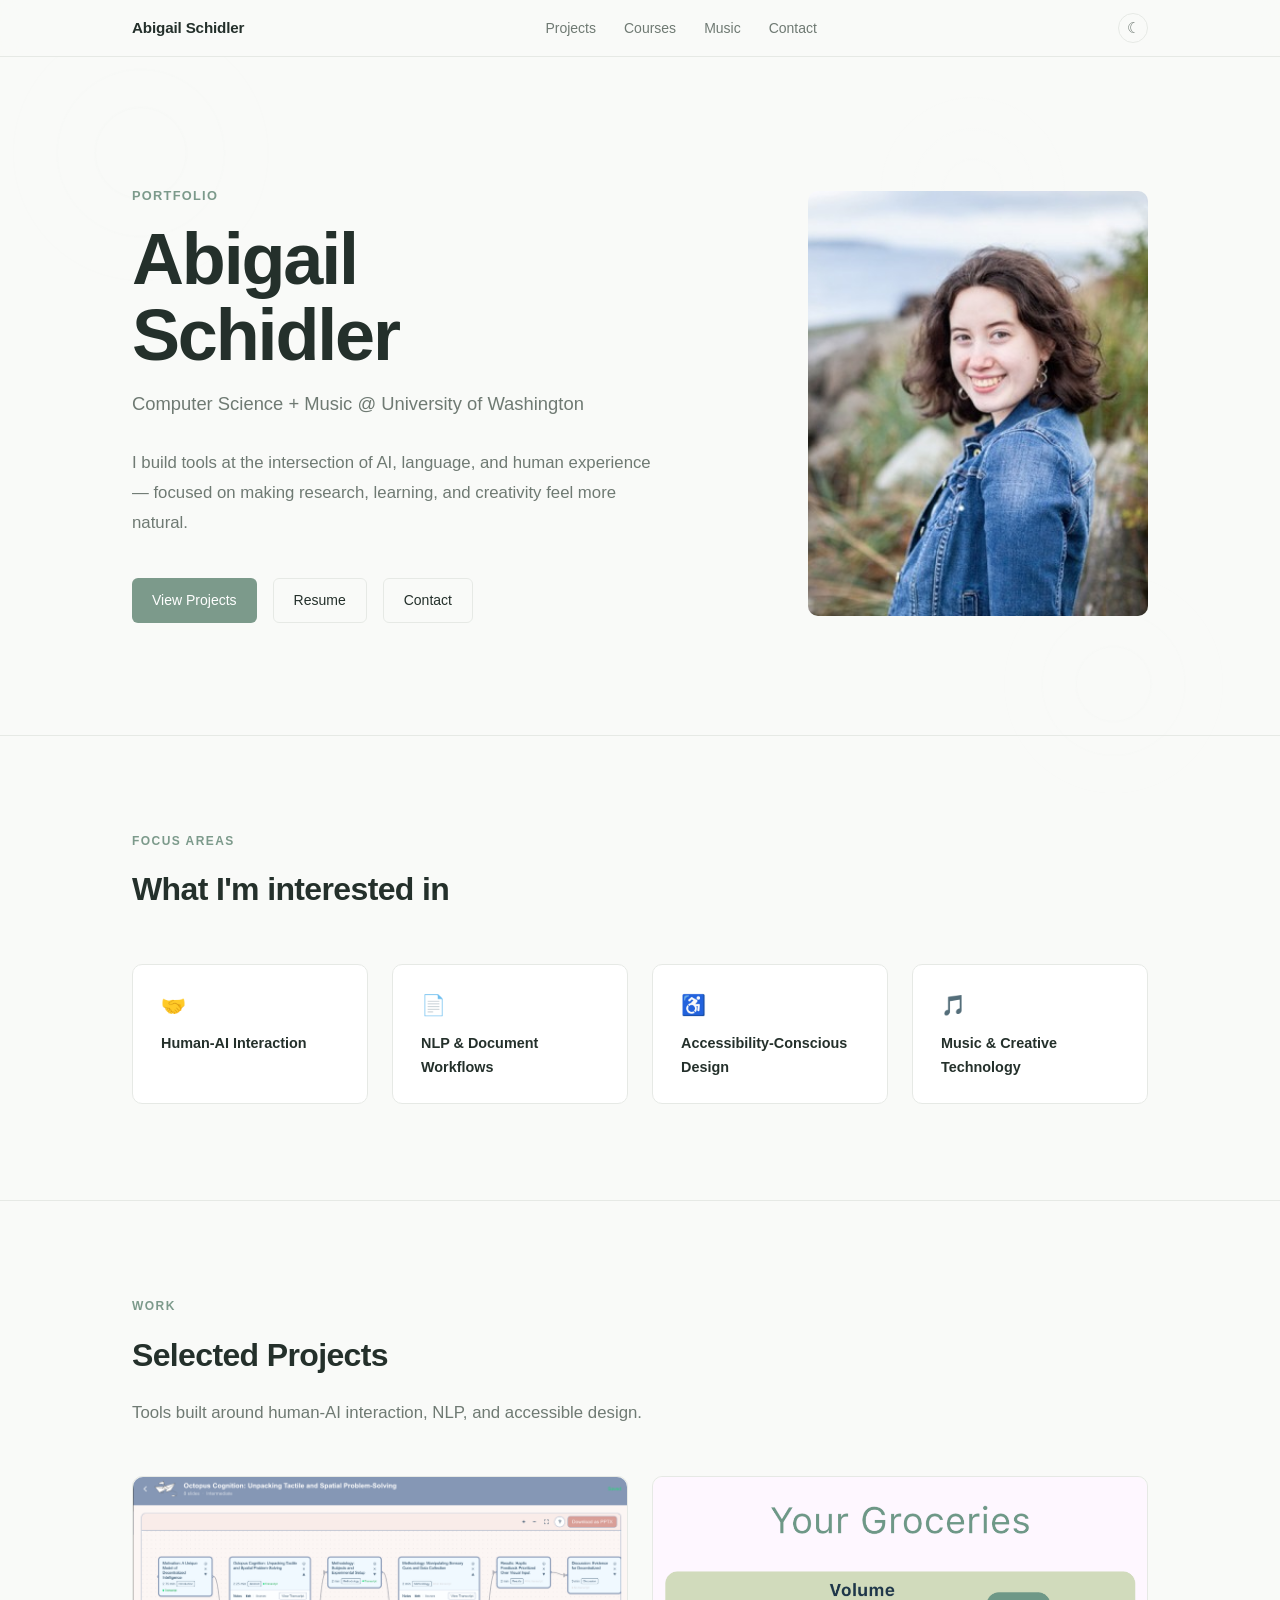
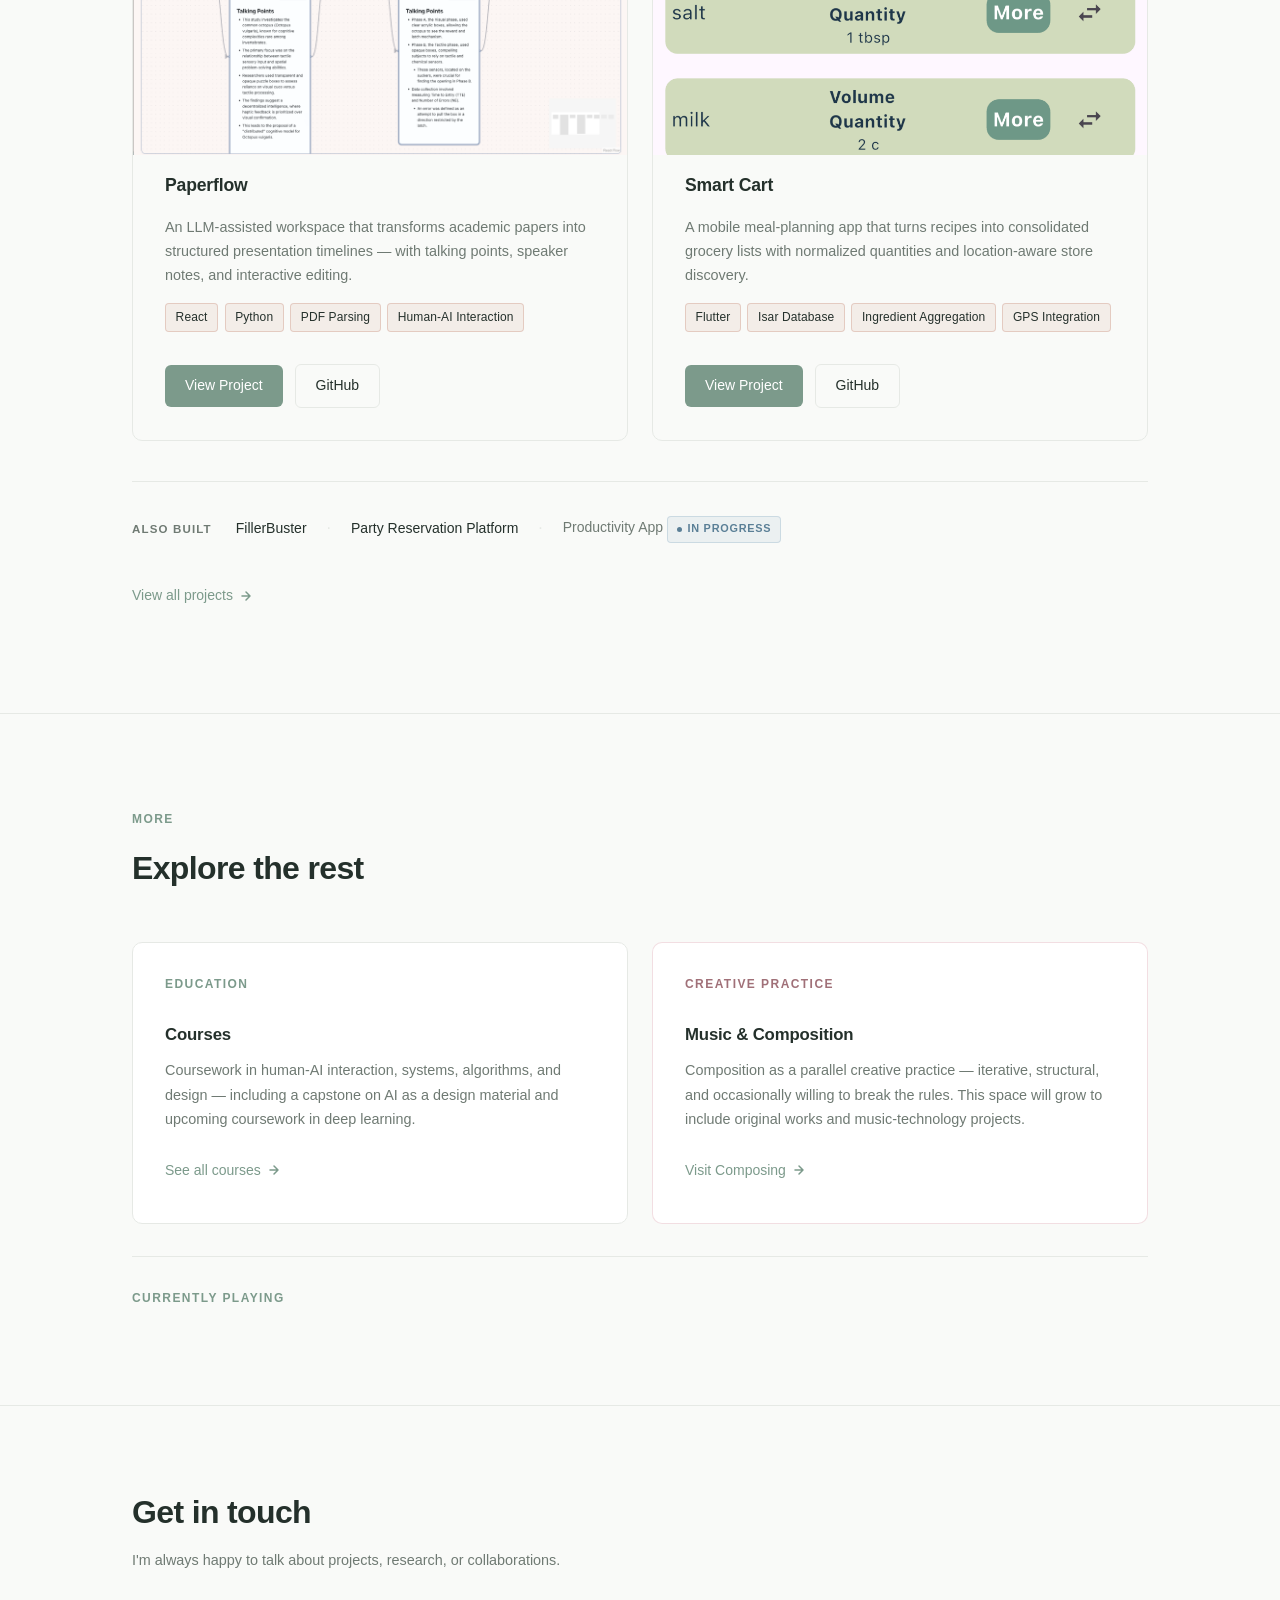
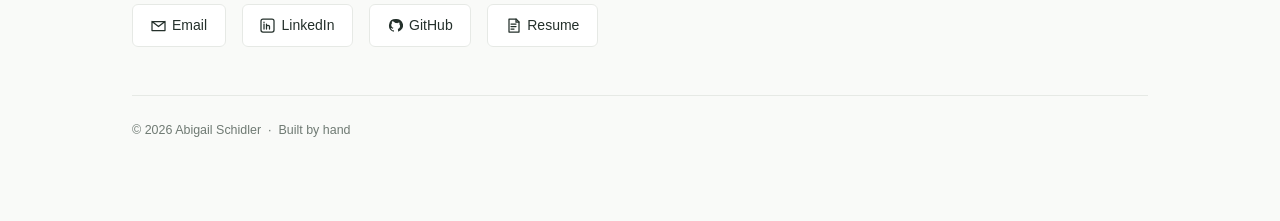
==== commit f3d4d3eb: "added playlist component" ====
--- a/index.html
+++ b/index.html
@@ -206,6 +206,14 @@
             </span>
           </a>
 
+        </div>
+
+        <!-- Song of the Week — populated by song-of-week.js -->
+        <div class="sotw-section">
+          <p class="section-label">Currently playing</p>
+          <div id="sotw-card" class="sotw-card" aria-label="Song of the Week">
+            <!-- JS fills this in; hidden via CSS until sotw-loaded is added -->
+          </div>
         </div>
       </div>
     </section>
@@ -277,5 +285,6 @@
 
     <script src="assets/js/project-data.js"></script>
     <script src="assets/js/inject-cards.js"></script>
+    <script src="assets/js/song-of-week.js"></script>
   </body>
 </html>
--- a/assets/css/styles.css
+++ b/assets/css/styles.css
@@ -25,6 +25,7 @@
    19. Ripple background texture
    20. Project logo marks
    21. Dark mode
+   22. Song of the Week
    ========================================================================== */
 
 
@@ -1575,6 +1576,132 @@
 
 
 /* ==========================================================================
+   22. Song of the Week
+   ========================================================================== */
+
+/*
+ * Compact horizontal card that displays the first track from a configured
+ * Spotify playlist. Sits below the explore-grid in the #elsewhere section.
+ * Content is populated by assets/js/song-of-week.js.
+ */
+
+.sotw-section {
+  margin-top: 2rem;
+  padding-top: 2rem;
+  border-top: 1px solid var(--color-border);
+  display: flex;
+  align-items: center;
+  gap: 1.5rem;
+  flex-wrap: wrap;
+}
+
+.sotw-section > .section-label {
+  /* Override the block-level margin so the label sits inline on wide screens */
+  margin-bottom: 0;
+  white-space: nowrap;
+}
+
+.sotw-card {
+  display: flex;
+  align-items: center;
+  gap: 1rem;
+  background: var(--color-surface);
+  border: 1px solid var(--color-border);
+  border-radius: var(--radius);
+  padding: 0.875rem 1.125rem;
+  flex: 1;
+  min-width: 260px;
+  max-width: 480px;
+  transition: border-color 0.2s ease, box-shadow 0.2s ease;
+}
+
+.sotw-card.sotw-loaded:hover {
+  border-color: var(--color-accent-blossom);
+  box-shadow: 0 4px 16px rgba(231, 195, 203, 0.18);
+}
+
+/* Album art square */
+.sotw-card__art {
+  flex-shrink: 0;
+  width: 68px;
+  height: 68px;
+  border-radius: 6px;
+  overflow: hidden;
+  background: var(--color-border);
+}
+
+.sotw-card__art img {
+  width: 100%;
+  height: 100%;
+  object-fit: cover;
+  display: block;
+}
+
+/* Text + button column */
+.sotw-card__info {
+  flex: 1;
+  min-width: 0;
+  display: flex;
+  flex-direction: column;
+  gap: 0.2rem;
+}
+
+.sotw-label {
+  font-size: 0.65rem;
+  font-weight: 600;
+  letter-spacing: 0.1em;
+  text-transform: uppercase;
+  color: #a07078; /* matches explore-card--music label */
+  margin: 0;
+}
+
+.sotw-track {
+  font-size: 0.9rem;
+  font-weight: 700;
+  color: var(--color-text);
+  margin: 0;
+  white-space: nowrap;
+  overflow: hidden;
+  text-overflow: ellipsis;
+}
+
+.sotw-artist {
+  font-size: 0.8rem;
+  color: var(--color-muted);
+  margin: 0 0 0.5rem;
+  white-space: nowrap;
+  overflow: hidden;
+  text-overflow: ellipsis;
+}
+
+.sotw-btn {
+  align-self: flex-start;
+  font-size: 0.75rem !important;
+  padding: 0.3rem 0.7rem !important;
+  line-height: 1.4;
+}
+
+/* Hide the card entirely until JS populates it */
+.sotw-card:not(.sotw-loaded) {
+  display: none;
+}
+
+/* Responsive: stack section label above the card on narrow screens */
+@media (max-width: 640px) {
+  .sotw-section {
+    flex-direction: column;
+    align-items: flex-start;
+    gap: 0.75rem;
+  }
+
+  .sotw-card {
+    max-width: 100%;
+    width: 100%;
+  }
+}
+
+
+/* ==========================================================================
    21. Dark mode
    ==========================================================================
 
